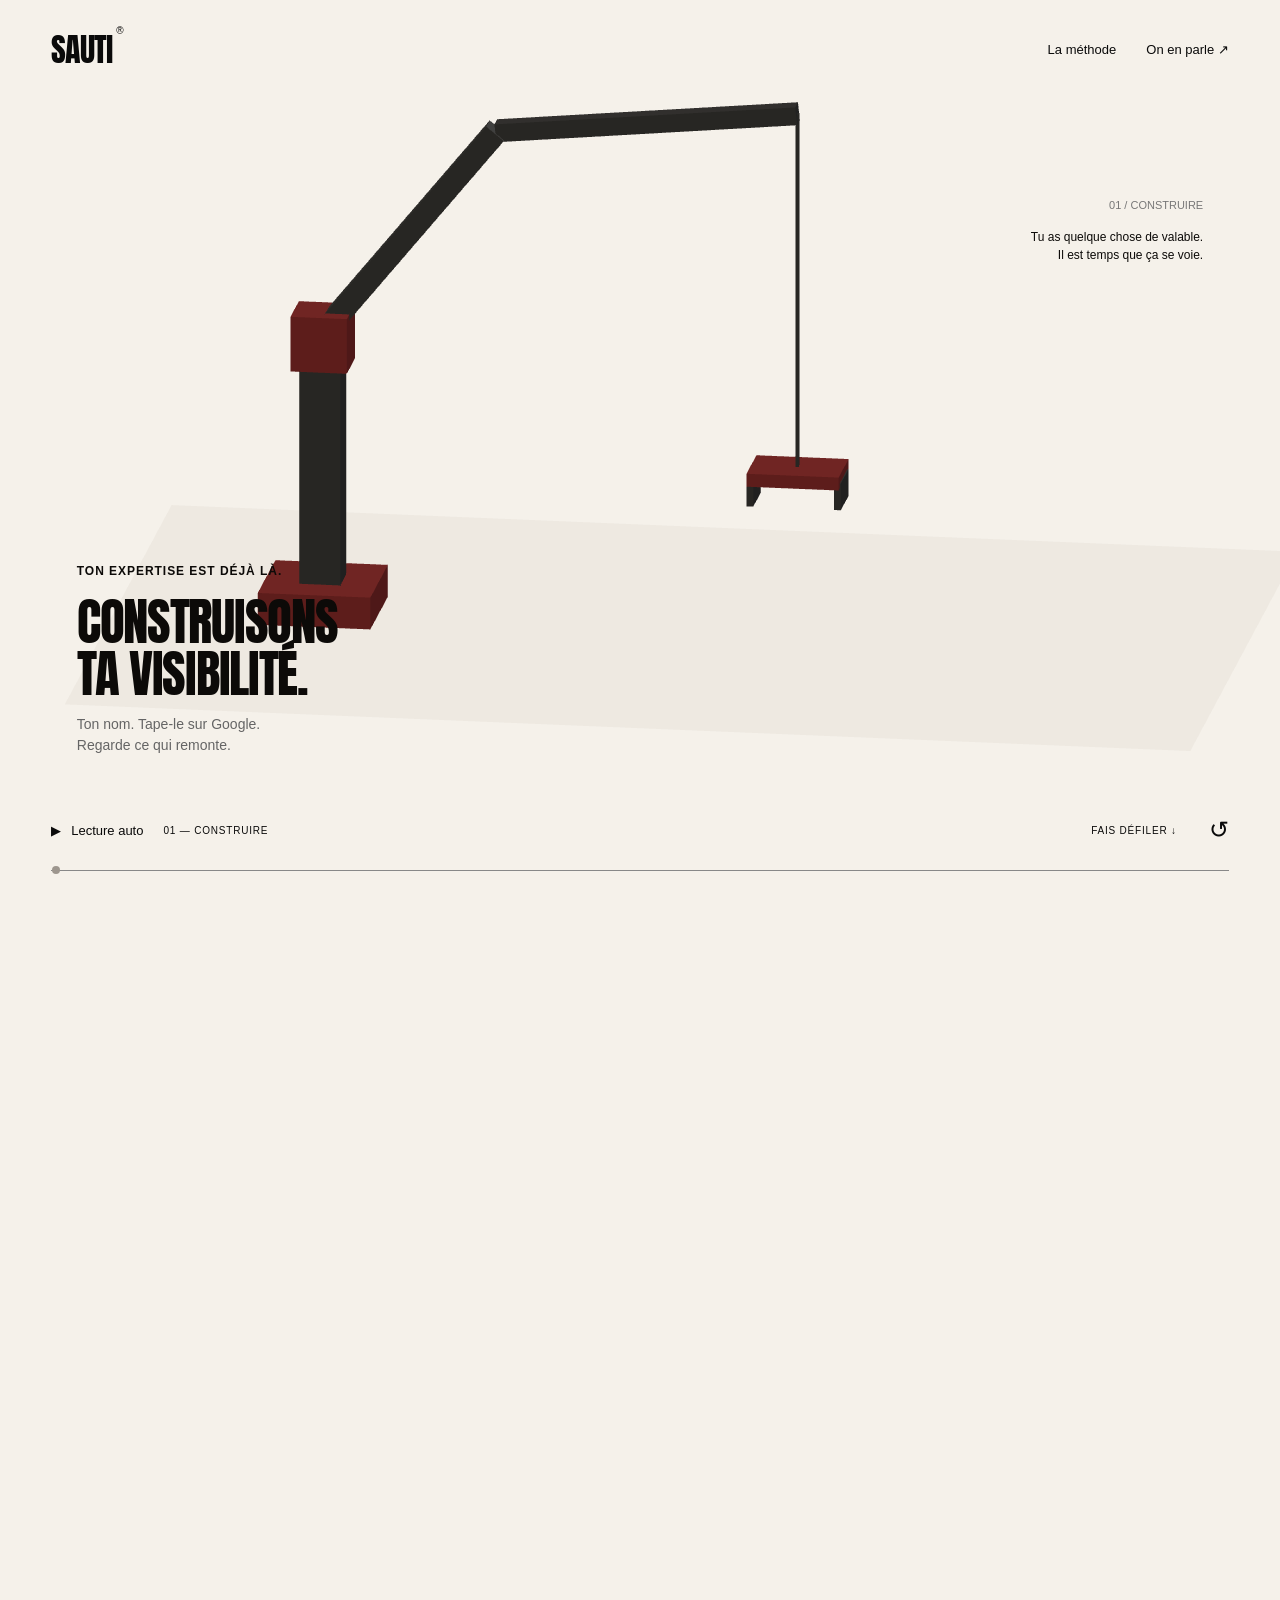
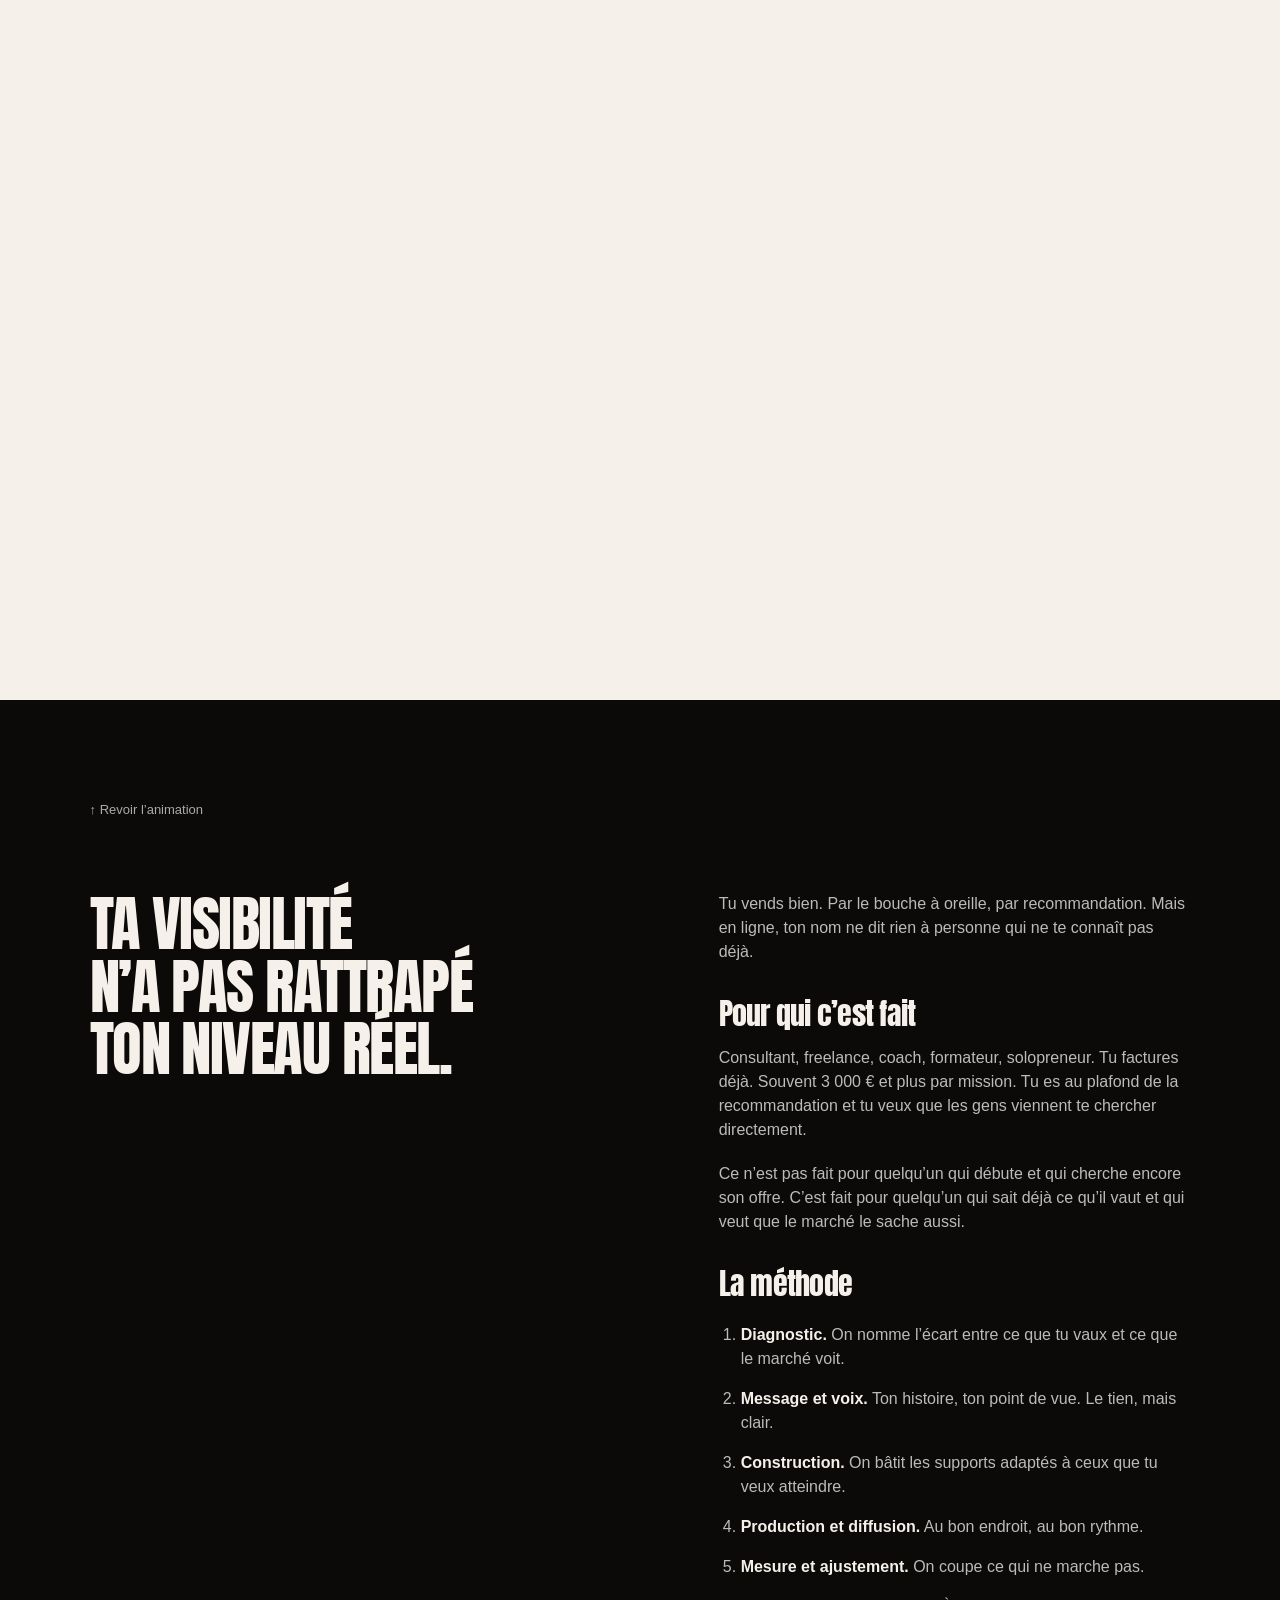
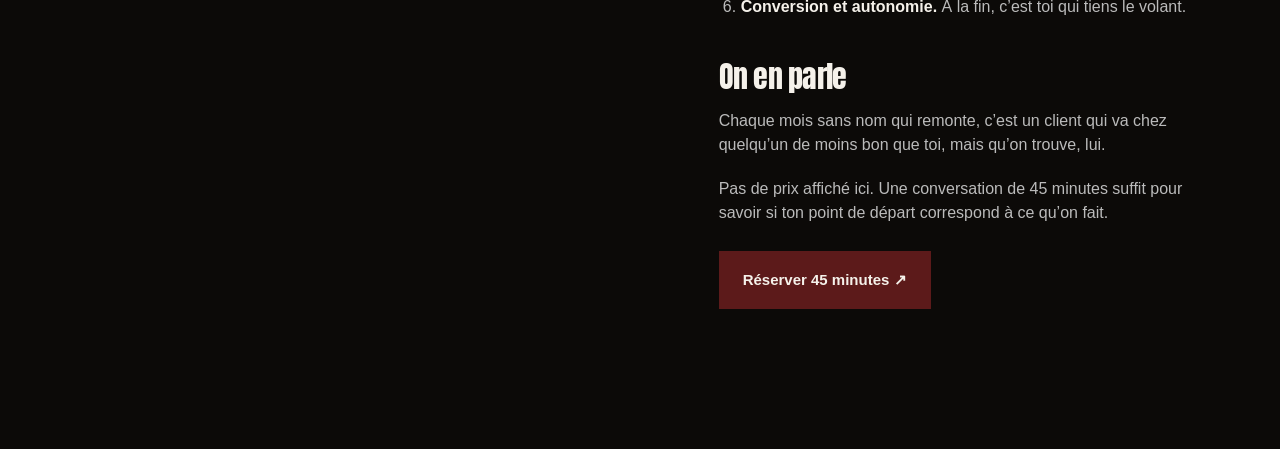
==== index.html @ 5a4ffeb2 "Add files via upload" ====
<!doctype html><html lang="fr"><head><meta charset="utf-8"><meta name="viewport" content="width=device-width,initial-scale=1"><title>SAUTI — Ta valeur en mouvement.</title><meta name="description" content="Du talent à la visibilité : découvre l'accompagnement SAUTI dans une expérience animée, du diagnostic à ton autonomie."><meta name="theme-color" content="#F5F1EA"><link rel="icon" type="image/svg+xml" href="data:image/svg+xml,%3Csvg xmlns='http://www.w3.org/2000/svg' viewBox='0 0 32 32'%3E%3Crect width='32' height='32' fill='%230a0a0a'/%3E%3Ctext x='7' y='25' fill='%23C9A15A' font-family='Arial' font-size='26' font-weight='900'%3ES%3C/text%3E%3C/svg%3E"><link rel="preload" href="anton.woff2" as="font" type="font/woff2" crossorigin><link rel="stylesheet" href="style.css"><script src="motion.js" type="module"></script></head><body>
<a class="skip" href="#texte">Lire la présentation sans animation</a>
<div id="film" aria-label="L'histoire SAUTI animée au défilement">
<div id="stage"><canvas id="world" aria-hidden="true"></canvas><div id="black-panel"></div><div class="marquee" id="marquee" aria-hidden="true">NOTRE MÉTHODE NOTRE MÉTHODE</div>
<section class="scene intro" data-scene="intro" aria-labelledby="intro-title"><div class="intro-caption"><span class="eyebrow">TON EXPERTISE EST DÉJÀ LÀ.</span><h1 id="intro-title">CONSTRUISONS<br>TA VISIBILITÉ.</h1><p>Ton nom. Tape-le sur Google.<br>Regarde ce qui remonte.</p></div><div class="intro-side"><span>01 / CONSTRUIRE</span><p>Tu as quelque chose de valable.<br>Il est temps que ça se voie.</p></div></section>
<section class="scene promise" data-scene="promise"><h2>TOUT CE DONT<br>TA VISIBILITÉ<br>A BESOIN.<br><span>AU MÊME ENDROIT.</span></h2><p>Du talent, tu en as.<br>Une présence à sa hauteur ?<br>C’est ce qu’on va construire.</p></section>
<section class="scene method" data-scene="method"><div class="method-intro"><span class="eyebrow">UNE MÉTHODE. PAS UNE RECETTE.</span><h2>JUSQU’À 6 MOIS.<br>SUR MESURE.</h2></div><div class="cards-window"><div id="method-track">
<article><span class="step-no">01</span><span class="line-icon">◎</span><h3>DIAGNOSTIC</h3><p>On nomme l’écart entre ce que tu vaux et ce que le marché voit. Cash, sans détour.</p></article>
<article><span class="step-no">02</span><span class="line-icon">≋</span><h3>MESSAGE<br>ET VOIX</h3><p>Ton histoire. Ton point de vue. Pas un ton emprunté. Le tien, mais clair.</p></article>
<article><span class="step-no">03</span><span class="line-icon">⊞</span><h3>CONSTRUCTION</h3><p>Les supports qui vont porter ton message, en fonction de qui tu veux atteindre.</p></article>
<article><span class="step-no">04</span><span class="line-icon">↗</span><h3>PRODUCTION<br>ET DIFFUSION</h3><p>On tourne, on écrit, on publie. Au bon endroit, au bon rythme.</p></article>
<article><span class="step-no">05</span><span class="line-icon">⌁</span><h3>MESURE ET<br>AJUSTEMENT</h3><p>On regarde ce qui marche. On coupe ce qui ne marche pas.</p></article>
<article><span class="step-no">06</span><span class="line-icon">⌘</span><h3>CONVERSION<br>ET AUTONOMIE</h3><p>Les messages arrivent. À la fin, c’est toi qui tiens le volant. Pas moi.</p></article>
</div></div></section>
<section class="scene route" data-scene="route"><h2><span>VISIBLE</span><br>À CHAQUE<br>ÉTAPE.</h2><div id="route-cards"><article><span>01 / LA CLARTÉ</span><h3>DIAGNOSTIC CASH,<br>SANS DÉTOUR.</h3><p>Nommer le décalage pour savoir où aller.</p></article><article><span>02 / LA SINGULARITÉ</span><h3>TA VOIX.<br>PAS UN TON EMPRUNTÉ.</h3><p>Ce que personne ne peut raconter à ta place.</p></article><article><span>03 / LA CONSTANCE</span><h3>DIFFUSER<br>AU BON RYTHME.</h3><p>Juste assez pour qu’on te reconnaisse.</p></article></div><p class="route-foot">Pas de raccourci.<br>Une direction, la tienne.</p></section>
<section class="scene distinction" data-scene="distinction"><div class="distinction-title"><span class="eyebrow">NE TE FONDS PLUS DANS LE DÉCOR.</span><h2>TA VALEUR.<br>ENFIN<br>VISIBLE.</h2></div><div class="values"><article><h3>DIAGNOSTIC CASH</h3><p>Sans détour, sans flatterie.</p></article><article><h3>TA VOIX</h3><p>Pas un ton emprunté.</p></article><article><h3>AUTONOMIE À LA FIN</h3><p>Pas de dépendance.</p></article><article><h3>AUCUNE RECETTE MAGIQUE</h3><p>Du sur-mesure.</p></article><article><h3>AJUSTEMENT CONTINU</h3><p>On coupe ce qui ne marche pas.</p></article></div></section>
<section class="scene flight" data-scene="flight"><span class="eyebrow">PLUS LOIN QUE LA RECOMMANDATION.</span><h2>ON VIENT<br>TE CHERCHER.</h2><p>Consultant. Freelance. Coach. Formateur. Solopreneur.<br>Tu sais ce que tu vaux. Maintenant, on le sait aussi.</p></section>
<section class="scene proof" data-scene="proof"><div><span class="eyebrow">JE CONNAIS CE DÉCALAGE.</span><h2>15 ANS À RENDRE<br>LES AUTRES<br><span>VISIBLES.</span></h2><div class="brands">NIKE <span>VANS</span> NBA AFRICA</div></div><div class="proof-copy"><p>« Le travail était bon.<br>Mais mon nom n’était<br>jamais dessus. »</p><p>J’ai passé 15 ans à créer de l’engouement pour d’autres marques que la mienne.</p><p>Ton client connaît le résultat que tu lui as apporté. Jamais le nom derrière. Voilà pourquoi je sais où ça bloque, chez toi aussi.</p></div></section>
<section class="scene finale" data-scene="finale"><span class="eyebrow">ET SI ON PARLAIT DE TOI ?</span><h2>FAIS SORTIR<br>TON NOM.</h2><p>45 minutes pour savoir où tu en es.<br>Et ce qu’on ferait à ta place.</p><button class="book" data-book>Réserver 45 minutes <span aria-hidden="true">↗</span></button><a href="#texte" class="read-more">Lire l’accompagnement en détail ↓</a></section>
</div></div>
<header id="header"><a href="#" class="logo" aria-label="SAUTI, recommencer">SAUTI<span>®</span></a><nav aria-label="Navigation"><button data-go="9.4">La méthode</button><button data-go="40.5">On en parle ↗</button></nav></header>
<div class="film-controls" id="controls"><div class="controls-top"><button id="play" aria-label="Lancer la lecture automatique">▶ <span>Lecture auto</span></button><span id="chapter-label">01 — CONSTRUIRE</span><span class="scroll-hint" id="scroll-hint">FAIS DÉFILER ↓</span><button id="restart" aria-label="Recommencer l’animation">↺</button></div><label class="sr-only" for="timeline">Position dans l’animation, en secondes</label><input id="timeline" type="range" min="0" max="42" step="0.01" value="0" aria-valuetext="Début : construire"></div>
<section class="text-page" id="texte"><a href="#" class="back-film">↑ Revoir l’animation</a><div class="text-grid"><h2>TA VISIBILITÉ<br>N’A PAS RATTRAPÉ<br>TON NIVEAU RÉEL.</h2><div><p>Tu vends bien. Par le bouche à oreille, par recommandation. Mais en ligne, ton nom ne dit rien à personne qui ne te connaît pas déjà.</p><h3>Pour qui c’est fait</h3><p>Consultant, freelance, coach, formateur, solopreneur. Tu factures déjà. Souvent 3 000 € et plus par mission. Tu es au plafond de la recommandation et tu veux que les gens viennent te chercher directement.</p><p>Ce n’est pas fait pour quelqu’un qui débute et qui cherche encore son offre. C’est fait pour quelqu’un qui sait déjà ce qu’il vaut et qui veut que le marché le sache aussi.</p><h3>La méthode</h3><ol><li><strong>Diagnostic.</strong> On nomme l’écart entre ce que tu vaux et ce que le marché voit.</li><li><strong>Message et voix.</strong> Ton histoire, ton point de vue. Le tien, mais clair.</li><li><strong>Construction.</strong> On bâtit les supports adaptés à ceux que tu veux atteindre.</li><li><strong>Production et diffusion.</strong> Au bon endroit, au bon rythme.</li><li><strong>Mesure et ajustement.</strong> On coupe ce qui ne marche pas.</li><li><strong>Conversion et autonomie.</strong> À la fin, c’est toi qui tiens le volant.</li></ol><h3>On en parle</h3><p>Chaque mois sans nom qui remonte, c’est un client qui va chez quelqu’un de moins bon que toi, mais qu’on trouve, lui.</p><p>Pas de prix affiché ici. Une conversation de 45 minutes suffit pour savoir si ton point de départ correspond à ce qu’on fait.</p><button class="book" data-book>Réserver 45 minutes ↗</button></div></div></section>
<dialog id="booking" aria-labelledby="booking-title"><button id="close-booking" aria-label="Fermer">×</button><span class="eyebrow">SAUTI · ON EN PARLE</span><h2 id="booking-title">PRENONS<br>45 MINUTES.</h2><p>La réservation en ligne sera bientôt disponible. Reviens ici pour choisir ton créneau.</p></dialog>
<noscript><style>#film,#header,#controls{display:none}.text-page{position:static}</style></noscript>
</body></html>
---- style.css ----
@font-face{font-family:Anton;src:url('anton.woff2') format('woff2');font-weight:400;font-display:swap}*{box-sizing:border-box}html{scroll-behavior:auto}body{margin:0;font-family:Arial,Helvetica,sans-serif;color:#0C0A08;background:#F5F1EA;font-size:16px}a{color:inherit;text-decoration:none}button{font:inherit;cursor:pointer}button,a,input{-webkit-tap-highlight-color:transparent}:focus-visible{outline:3px solid #5C1A1A;outline-offset:5px}h1,h2,h3,p{margin:0}h1,h2,h3{font-family:Anton,Impact,'Arial Narrow',sans-serif;font-weight:400;line-height:1.02;letter-spacing:-.025em}p{line-height:1.5}#film{height:1500vh;position:relative}#stage{position:sticky;top:0;height:100svh;width:100%;overflow:hidden;background:#F5F1EA;isolation:isolate}#world{position:absolute;inset:0;width:100%;height:100%;z-index:1}#black-panel{position:absolute;left:0;bottom:0;background:#0C0A08;width:100%;height:0;z-index:0}.marquee{position:absolute;top:9%;left:0;white-space:nowrap;font:clamp(100px,19vw,340px)/1 Anton,sans-serif;letter-spacing:-.04em;color:#ddd4c7;z-index:0;opacity:0;will-change:transform}#header{position:fixed;z-index:12;left:0;right:0;top:0;padding:25px 4%;display:flex;justify-content:space-between;align-items:center;pointer-events:none;color:#F5F1EA}.logo{font-family:Anton,sans-serif;font-size:32px;letter-spacing:-1px;pointer-events:auto}.logo span{font-family:Arial;font-size:10px;vertical-align:top;padding-left:4px}nav{display:flex;gap:30px}nav button{color:inherit;background:none;border:0;font-size:13px;padding:8px 0;pointer-events:auto}.scene{position:absolute;inset:0;z-index:3;opacity:0;visibility:hidden;pointer-events:none}.scene.active{visibility:visible}.scene button,.scene a{pointer-events:auto}.eyebrow{display:block;font-size:12px;letter-spacing:.08em;font-weight:700;line-height:1.6}.intro-caption{position:absolute;left:6%;bottom:16%}.intro h1{font-size:clamp(32px,4vw,72px);margin:14px 0}.intro-caption p{font-size:14px;color:#656565}.intro-side{position:absolute;right:6%;top:22%;font-size:12px;text-align:right}.intro-side>span{font-size:11px;color:#777}.intro-side p{margin-top:16px}.promise{color:#F5F1EA;display:flex;align-items:center;justify-content:space-between;padding:32vh 8% 8vh;gap:60px}.promise h2{font-size:clamp(40px,5.8vw,95px)}.promise h2 span{color:#828282}.promise>p{max-width:290px;font-size:17px}.method{color:#F5F1EA;padding-top:40vh}.method-intro{position:absolute;left:6%;top:37%;z-index:2}.method-intro h2{font-size:clamp(30px,3.6vw,54px);margin-top:13px}.method-intro .eyebrow{font-size:10px;color:#999}.cards-window{position:absolute;left:6%;right:0;top:56%;height:33%;overflow:hidden}.cards-window:after{content:'';position:absolute;right:0;top:0;height:100%;width:4%;background:#0C0A08}#method-track{display:flex;gap:5vw;will-change:transform;width:max-content}#method-track article{width:24vw;min-width:240px;position:relative;padding:0 0 0 0}#method-track .step-no{position:absolute;top:0;right:10px;font-size:11px;color:#777}.line-icon{display:block;font:36px/1 Arial,sans-serif;margin-bottom:17px;color:#ccc}#method-track h3{font-size:clamp(23px,2.4vw,40px);margin-bottom:12px}#method-track p{font-size:14px;color:#aaa;max-width:300px}.route{color:#0C0A08}.route h2{position:absolute;left:7%;top:29%;font-size:clamp(40px,5.6vw,88px)}.route h2>span{color:#909090}.route-foot{position:absolute;left:7%;bottom:20%;font-size:13px;color:#686868}#route-cards{position:absolute;top:23%;left:70%;width:25%;will-change:transform}#route-cards article{height:48vh;padding-bottom:25px}#route-cards article>span{font-size:10px;color:#777;letter-spacing:.06em}#route-cards h3{font-size:clamp(23px,2.5vw,42px);margin:20px 0 14px}#route-cards p{font-size:14px;max-width:260px}.distinction{color:#F5F1EA}.distinction-title{position:absolute;left:7%;top:23%;will-change:transform}.distinction h2{font-size:clamp(70px,9vw,150px);margin-top:20px;line-height:.98}.values{position:absolute;left:64%;right:7%;top:25%;display:grid;grid-template-columns:1fr 1fr;gap:38px 30px}.values h3{font-size:23px;line-height:1.15}.values p{font-size:13px;margin-top:10px;color:#e0cbb9}.values article:last-child{grid-column:span 2}.flight{padding:20vh 7%}.flight h2{font-size:clamp(65px,9vw,145px);margin-top:20px}.flight>p{position:absolute;left:7%;bottom:18%;font-size:14px}.proof{padding:23vh 7% 16vh;display:grid;grid-template-columns:1.15fr 1fr;gap:12%;align-items:start}.proof h2{font-size:clamp(44px,5.8vw,95px);margin-top:22px}.proof h2>span{color:#9b9b9b}.brands{font-size:16px;display:flex;gap:30px;margin-top:35px;font-weight:800}.proof-copy{max-width:430px;padding-top:45px}.proof-copy p:first-child{font-size:26px;line-height:1.3;font-weight:bold;margin-bottom:28px}.proof-copy p+p{font-size:15px;color:#666;margin-top:20px}.finale{color:#F5F1EA;display:flex;align-items:center;justify-content:center;flex-direction:column;text-align:center;padding:95px 6%}.finale h2{font-size:clamp(70px,11vw,170px);line-height:.98;margin:22px 0}.finale>p{font-size:16px;color:#aaa}.book{background:#F5F1EA;color:#0C0A08;border:0;padding:19px 24px;display:inline-flex;align-items:center;justify-content:space-between;gap:45px;min-height:58px;font-weight:bold;font-size:15px;margin-top:26px;transition:background .2s}.book:hover{background:#C9A15A}.book span{font-size:22px}.read-more{font-size:12px;color:#999;margin-top:22px}.film-controls{position:fixed;z-index:15;left:4%;right:4%;bottom:22px;color:#F5F1EA}.controls-top{display:flex;align-items:center;justify-content:space-between;margin-bottom:10px;gap:20px}.controls-top button{background:none;color:inherit;border:0;padding:8px 0;min-height:35px;font-size:13px;display:flex;align-items:center;gap:10px}.controls-top>span{font-size:10px;letter-spacing:.08em}.controls-top #restart{font-size:24px;margin-left:12px}.controls-top .scroll-hint{margin-left:auto}#timeline{display:block;width:100%;margin:0;height:16px;cursor:pointer;appearance:none;background:transparent}#timeline::-webkit-slider-runnable-track{height:1px;background:#888}#timeline::-moz-range-track{height:1px;background:#888}#timeline::-webkit-slider-thumb{appearance:none;width:8px;height:8px;border-radius:50%;background:currentColor;margin-top:-3.5px}#timeline::-moz-range-thumb{width:8px;height:8px;border:0;border-radius:50%;background:currentColor}.text-page{position:relative;background:#0C0A08;color:#F5F1EA;padding:100px 7% 140px;z-index:10}.back-film{font-size:13px;color:#aaa;display:inline-block;margin-bottom:75px}.text-grid{display:grid;grid-template-columns:1.1fr 1fr;gap:10%}.text-grid h2{font-size:clamp(40px,4.8vw,78px)}.text-grid h3{font-size:30px;margin:35px 0 16px}.text-grid p{color:#bbb}.text-grid p+p{margin-top:20px}.text-grid ol{padding-left:22px;color:#bbb}.text-grid li{padding:8px 0;line-height:1.5}.text-grid strong{color:#F5F1EA}.skip{position:fixed;top:-200px;left:25px;background:#C9A15A;color:black;padding:12px;z-index:100}.skip:focus{top:20px}.sr-only{position:absolute;width:1px;height:1px;overflow:hidden;clip:rect(0,0,0,0);white-space:nowrap}dialog{max-width:480px;width:calc(100% - 40px);padding:45px;border:0}dialog::backdrop{background:#000b}dialog h2{font-size:60px;margin:25px 0}dialog p{color:#666}#close-booking{position:absolute;top:10px;right:15px;background:none;border:0;font-size:30px}.render-fallback{position:absolute;left:6%;top:12%;font-size:13px;z-index:8;background:#F5F1EA;color:black;max-width:85%;padding:15px}.reading #controls,.reading #header{opacity:0;pointer-events:none}.reading #controls button,.reading #header a,.reading #header button{pointer-events:none}
@media(max-width:700px){#header{padding:20px 6%}.logo{font-size:27px}nav{gap:20px}nav button{font-size:12px}#film{height:1800vh}.intro-caption{left:7%;bottom:16%}.intro h1{font-size:10vw}.intro-caption p{font-size:13px}.intro-caption .eyebrow{font-size:10px}.intro-side{top:16%;right:7%}.intro-side p{font-size:11px}.intro-side>span{font-size:9px}.promise{padding:38vh 7% 16vh;display:block}.promise h2{font-size:10.5vw}.promise>p{font-size:13px;margin-top:20px;line-height:1.4}.method-intro{top:35%;left:7%}.method-intro h2{font-size:8vw;margin-top:10px}.method-intro .eyebrow{font-size:9px}.cards-window{top:55%;left:7%;height:32%}#method-track{gap:10vw}#method-track article{width:72vw;min-width:0}.line-icon{font-size:29px;margin-bottom:13px}#method-track h3{font-size:7vw}#method-track p{font-size:13px;max-width:85%}.marquee{top:13%;font-size:30vw}.route h2{left:6%;top:20%;font-size:9vw}.route-foot{left:6%;bottom:20%;font-size:11px;width:38%}#route-cards{left:66%;width:29%;top:34%}#route-cards article{height:50vh}#route-cards h3{font-size:5vw;line-height:1.13;margin:12px 0}#route-cards article>span{font-size:8px}#route-cards p{font-size:11px}.distinction-title{top:18%;left:7%}.distinction h2{font-size:17vw}.distinction-title .eyebrow{font-size:9px}.values{top:42%;left:7%;right:7%;gap:23px 25px}.values h3{font-size:18px}.values p{font-size:11px;margin-top:5px}.flight{padding:20vh 7%}.flight h2{font-size:14vw}.flight .eyebrow{font-size:9px}.flight>p{right:7%;bottom:18%;font-size:12px}.proof{padding:17vh 7% 15vh;display:block}.proof h2{font-size:11vw;margin-top:17px}.proof .eyebrow{font-size:10px}.brands{font-size:12px;gap:22px;margin-top:20px}.proof-copy{padding-top:25px;max-width:none}.proof-copy p:first-child{font-size:19px;line-height:1.25;margin-bottom:15px}.proof-copy p+p{font-size:12px;margin-top:12px}.finale h2{font-size:18vw;margin:25px 0}.finale .eyebrow{font-size:10px}.finale>p{font-size:14px}.book{font-size:14px;gap:35px;padding:17px 21px}.read-more{font-size:11px}.film-controls{left:6%;right:6%;bottom:16px}.controls-top{gap:12px}.controls-top button{font-size:11px}.controls-top>span{font-size:8px}.controls-top #chapter-label{margin-left:auto}.controls-top .scroll-hint{display:none}.text-page{padding:70px 7%}.text-grid{grid-template-columns:1fr;gap:40px}.text-grid h2{font-size:11vw}.text-grid p,.text-grid li{font-size:15px}.back-film{margin-bottom:45px}dialog{padding:30px}dialog h2{font-size:50px}}@media(max-height:650px) and (min-width:701px){.intro-caption{bottom:19%}.intro h1{font-size:3.4vw}.intro-caption p{font-size:12px}.method-intro{top:36%}.method-intro h2{font-size:30px}.cards-window{top:55%;height:31%}#method-track h3{font-size:24px}#method-track p{font-size:12px}.line-icon{font-size:24px;margin-bottom:10px}.finale h2{font-size:15vh}.finale .book{margin-top:15px}.finale>p{font-size:13px}.proof-copy p:first-child{font-size:22px}.proof-copy p+p{font-size:13px}}@media(prefers-reduced-motion:reduce){*{scroll-behavior:auto!important;transition:none!important}}

/* The visitor approaches and greets while the headline holds its place. */
.flight h2{font-size:clamp(58px,7.8vw,125px);max-width:58%;position:relative;z-index:2}.flight>.eyebrow{color:#5C1A1A}.flight>p{max-width:53%;color:#51463f}.book:hover{background:#C9A15A}.promise h2 span{color:#C9A15A}.method-intro .eyebrow{color:#C9A15A}.step-no{color:#C9A15A!important}.values p{color:#ddc8b6}.text-page .book{background:#5C1A1A;color:#F5F1EA}.route h2>span{color:#5C1A1A}.finale .eyebrow{color:#C9A15A}
@media(max-width:700px){.flight{padding-top:16vh}.flight h2{font-size:13vw;max-width:100%}.flight>p{max-width:100%;bottom:17%;font-size:12px}.intro-side{top:14%}.intro-side p{max-width:175px}}
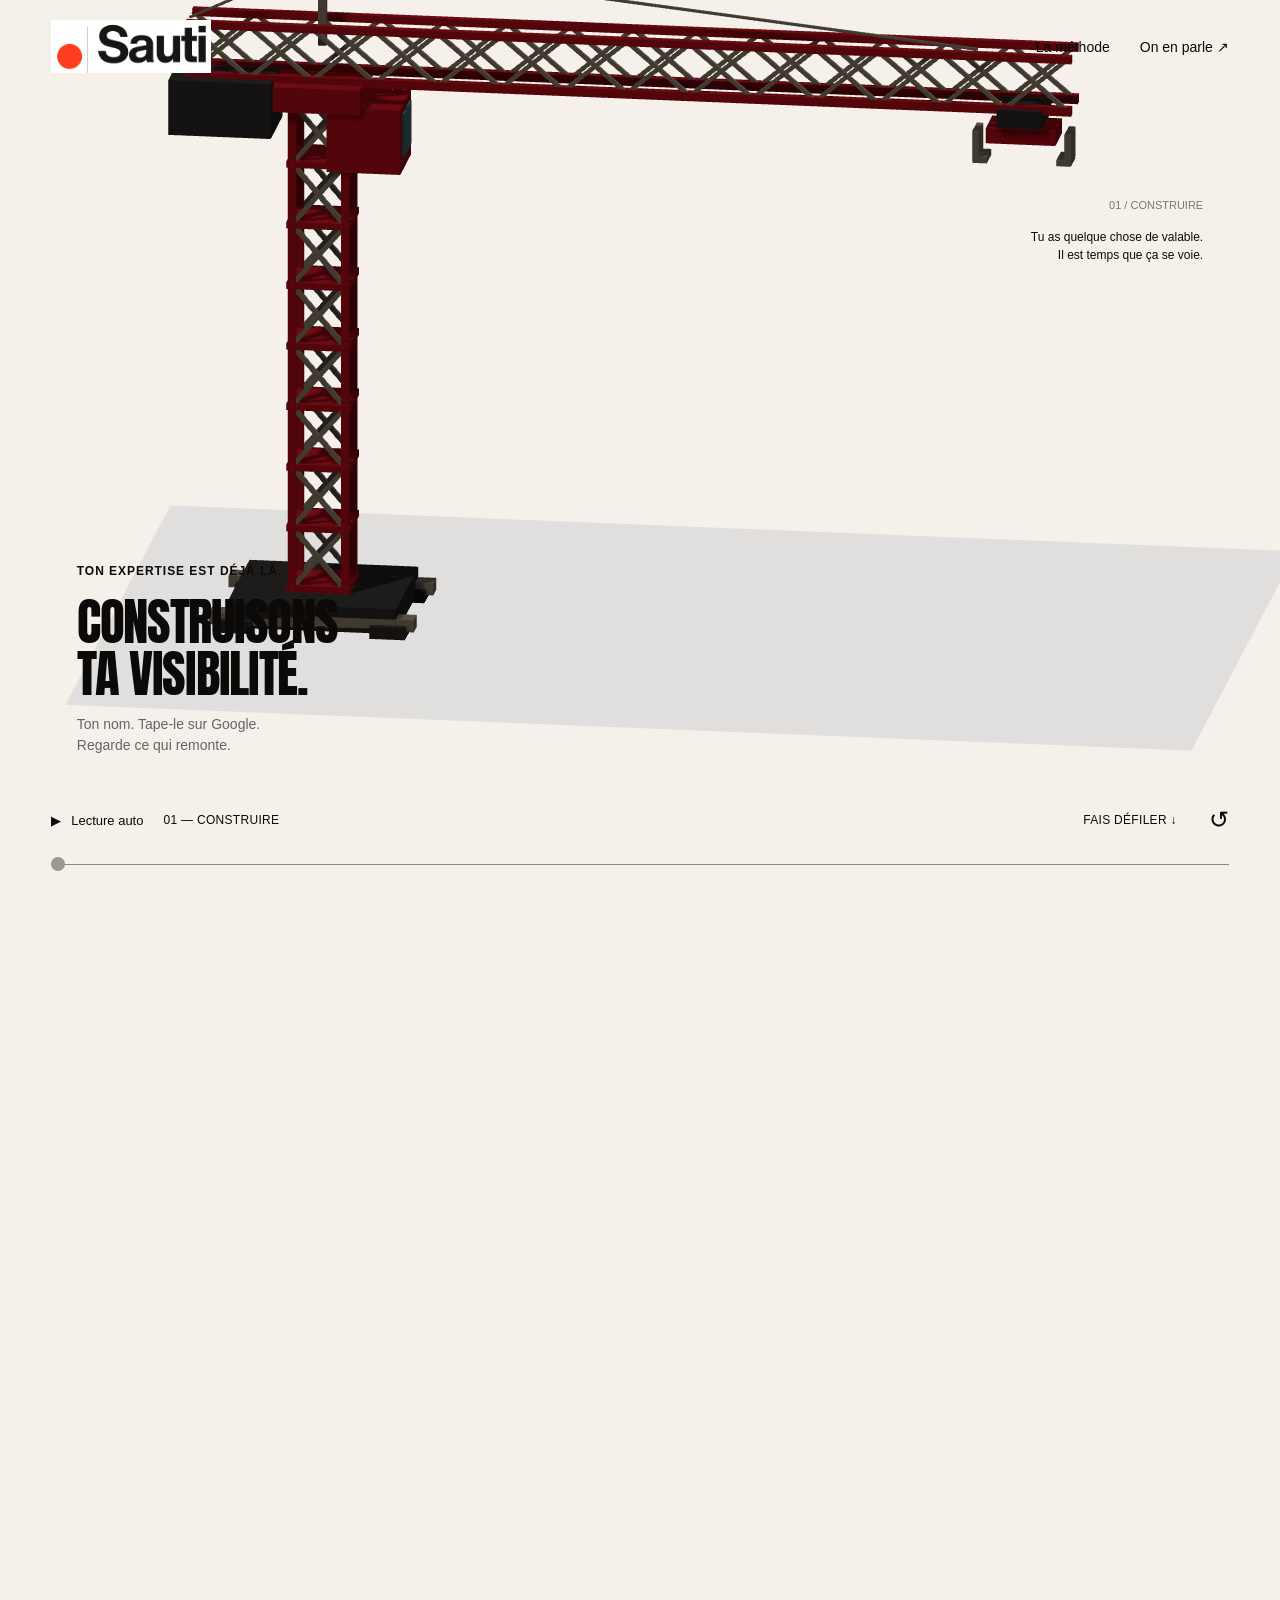
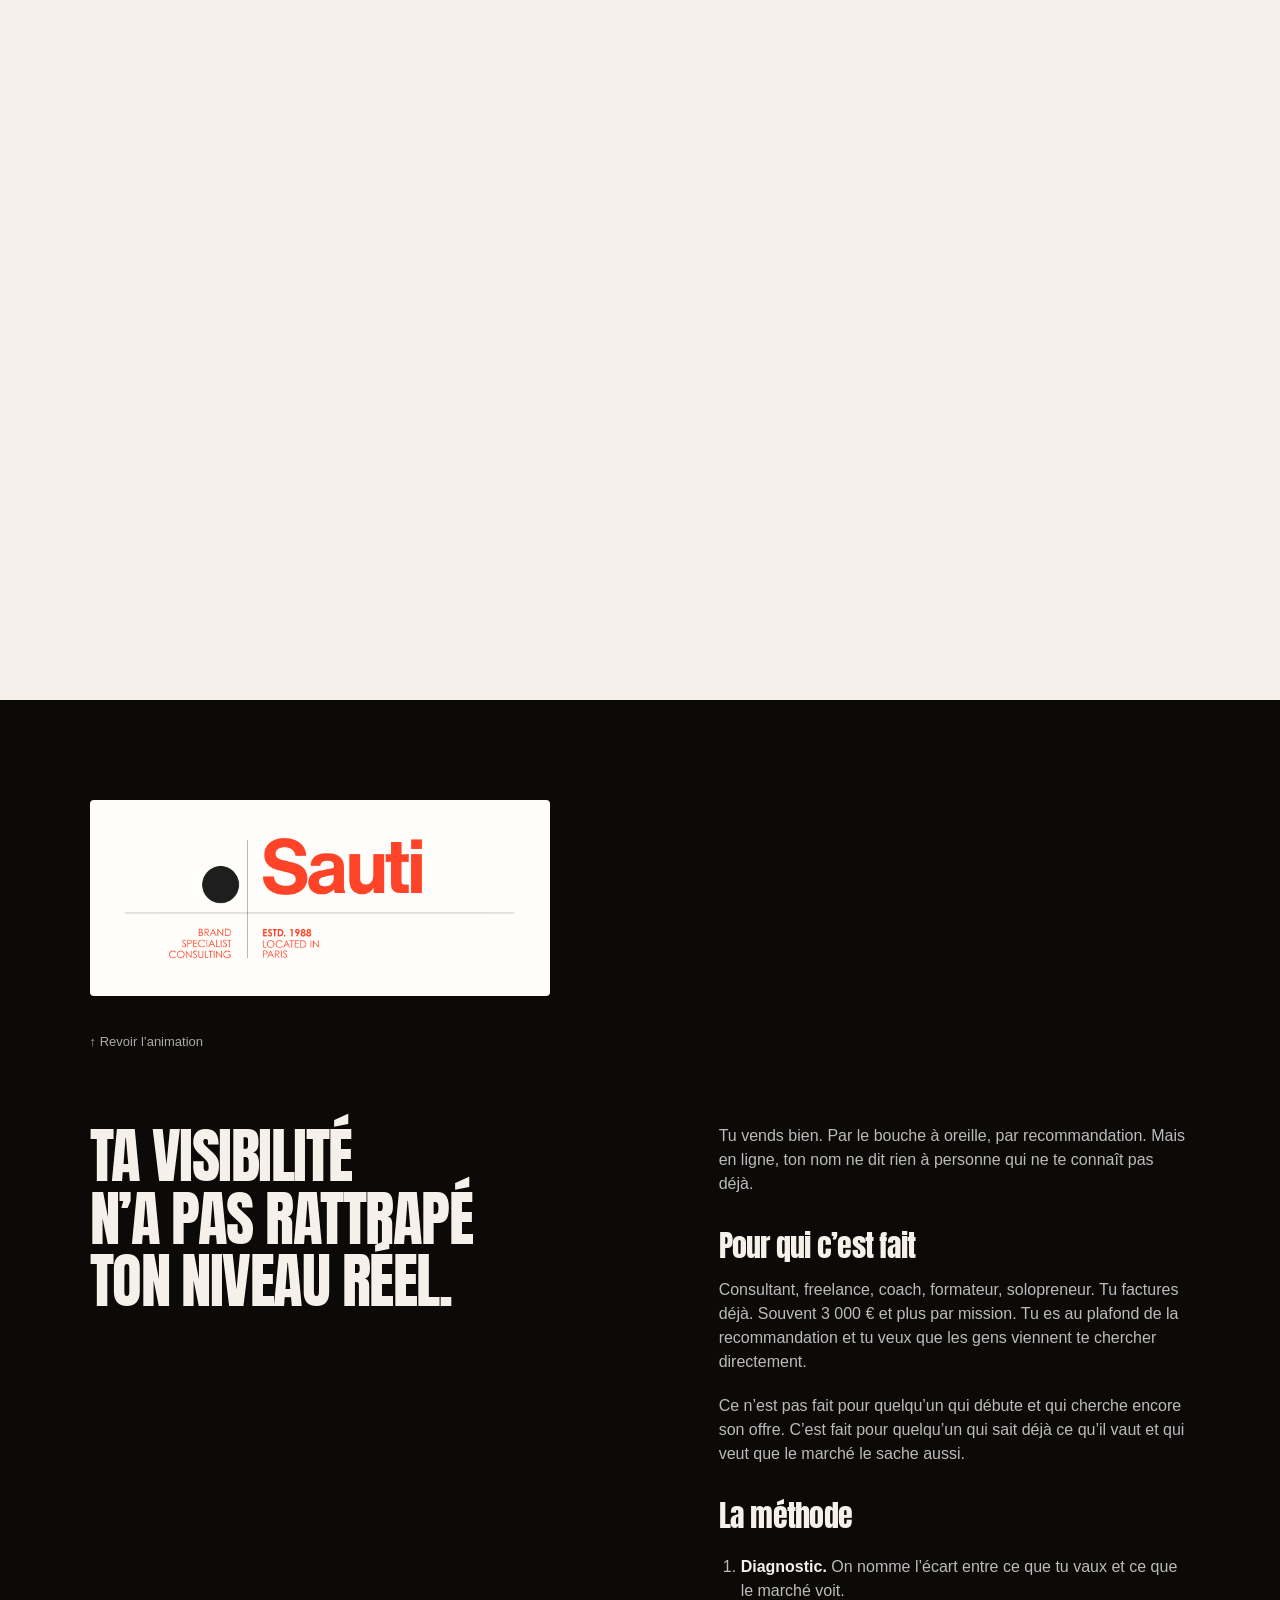
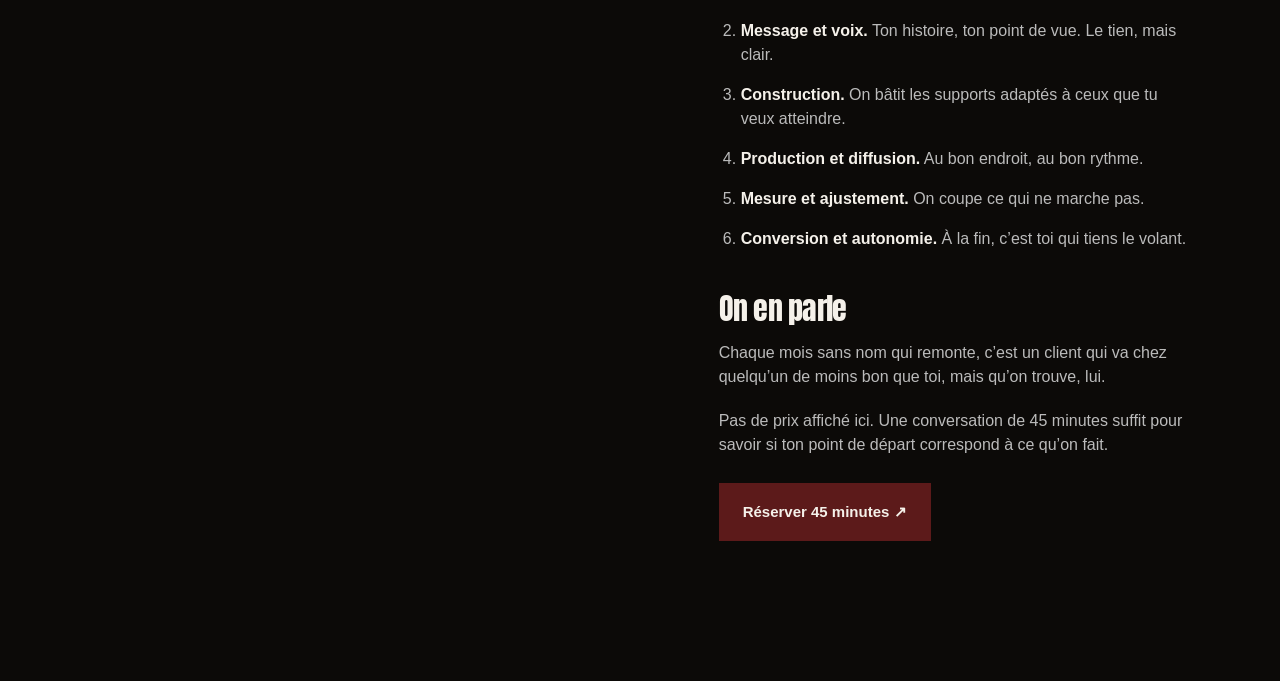
==== commit 414e02bb: "Add files via upload" ====
--- a/index.html
+++ b/index.html
@@ -18,9 +18,9 @@
 <section class="scene proof" data-scene="proof"><div><span class="eyebrow">JE CONNAIS CE DÉCALAGE.</span><h2>15 ANS À RENDRE<br>LES AUTRES<br><span>VISIBLES.</span></h2><div class="brands">NIKE <span>VANS</span> NBA AFRICA</div></div><div class="proof-copy"><p>« Le travail était bon.<br>Mais mon nom n’était<br>jamais dessus. »</p><p>J’ai passé 15 ans à créer de l’engouement pour d’autres marques que la mienne.</p><p>Ton client connaît le résultat que tu lui as apporté. Jamais le nom derrière. Voilà pourquoi je sais où ça bloque, chez toi aussi.</p></div></section>
 <section class="scene finale" data-scene="finale"><span class="eyebrow">ET SI ON PARLAIT DE TOI ?</span><h2>FAIS SORTIR<br>TON NOM.</h2><p>45 minutes pour savoir où tu en es.<br>Et ce qu’on ferait à ta place.</p><button class="book" data-book>Réserver 45 minutes <span aria-hidden="true">↗</span></button><a href="#texte" class="read-more">Lire l’accompagnement en détail ↓</a></section>
 </div></div>
-<header id="header"><a href="#" class="logo" aria-label="SAUTI, recommencer">SAUTI<span>®</span></a><nav aria-label="Navigation"><button data-go="9.4">La méthode</button><button data-go="40.5">On en parle ↗</button></nav></header>
+<header id="header"><a href="#" class="logo" aria-label="SAUTI, recommencer"><span class="logo-art"><img class="logo-light" src="sauti-clair.png" alt="SAUTI"><img class="logo-dark" src="sauti-sombre.png" alt="" aria-hidden="true"></span></a><nav aria-label="Navigation"><button data-go="9.4">La méthode</button><button data-go="40.5">On en parle ↗</button></nav></header>
 <div class="film-controls" id="controls"><div class="controls-top"><button id="play" aria-label="Lancer la lecture automatique">▶ <span>Lecture auto</span></button><span id="chapter-label">01 — CONSTRUIRE</span><span class="scroll-hint" id="scroll-hint">FAIS DÉFILER ↓</span><button id="restart" aria-label="Recommencer l’animation">↺</button></div><label class="sr-only" for="timeline">Position dans l’animation, en secondes</label><input id="timeline" type="range" min="0" max="42" step="0.01" value="0" aria-valuetext="Début : construire"></div>
-<section class="text-page" id="texte"><a href="#" class="back-film">↑ Revoir l’animation</a><div class="text-grid"><h2>TA VISIBILITÉ<br>N’A PAS RATTRAPÉ<br>TON NIVEAU RÉEL.</h2><div><p>Tu vends bien. Par le bouche à oreille, par recommandation. Mais en ligne, ton nom ne dit rien à personne qui ne te connaît pas déjà.</p><h3>Pour qui c’est fait</h3><p>Consultant, freelance, coach, formateur, solopreneur. Tu factures déjà. Souvent 3 000 € et plus par mission. Tu es au plafond de la recommandation et tu veux que les gens viennent te chercher directement.</p><p>Ce n’est pas fait pour quelqu’un qui débute et qui cherche encore son offre. C’est fait pour quelqu’un qui sait déjà ce qu’il vaut et qui veut que le marché le sache aussi.</p><h3>La méthode</h3><ol><li><strong>Diagnostic.</strong> On nomme l’écart entre ce que tu vaux et ce que le marché voit.</li><li><strong>Message et voix.</strong> Ton histoire, ton point de vue. Le tien, mais clair.</li><li><strong>Construction.</strong> On bâtit les supports adaptés à ceux que tu veux atteindre.</li><li><strong>Production et diffusion.</strong> Au bon endroit, au bon rythme.</li><li><strong>Mesure et ajustement.</strong> On coupe ce qui ne marche pas.</li><li><strong>Conversion et autonomie.</strong> À la fin, c’est toi qui tiens le volant.</li></ol><h3>On en parle</h3><p>Chaque mois sans nom qui remonte, c’est un client qui va chez quelqu’un de moins bon que toi, mais qu’on trouve, lui.</p><p>Pas de prix affiché ici. Une conversation de 45 minutes suffit pour savoir si ton point de départ correspond à ce qu’on fait.</p><button class="book" data-book>Réserver 45 minutes ↗</button></div></div></section>
-<dialog id="booking" aria-labelledby="booking-title"><button id="close-booking" aria-label="Fermer">×</button><span class="eyebrow">SAUTI · ON EN PARLE</span><h2 id="booking-title">PRENONS<br>45 MINUTES.</h2><p>La réservation en ligne sera bientôt disponible. Reviens ici pour choisir ton créneau.</p></dialog>
+<section class="text-page" id="texte"><div class="brand-signature"><div class="brand-art"><img src="sauti-signature.png" alt="SAUTI — Brand Specialist Consulting, Paris" loading="lazy"></div></div><a href="#" class="back-film">↑ Revoir l’animation</a><div class="text-grid"><h2>TA VISIBILITÉ<br>N’A PAS RATTRAPÉ<br>TON NIVEAU RÉEL.</h2><div><p>Tu vends bien. Par le bouche à oreille, par recommandation. Mais en ligne, ton nom ne dit rien à personne qui ne te connaît pas déjà.</p><h3>Pour qui c’est fait</h3><p>Consultant, freelance, coach, formateur, solopreneur. Tu factures déjà. Souvent 3 000 € et plus par mission. Tu es au plafond de la recommandation et tu veux que les gens viennent te chercher directement.</p><p>Ce n’est pas fait pour quelqu’un qui débute et qui cherche encore son offre. C’est fait pour quelqu’un qui sait déjà ce qu’il vaut et qui veut que le marché le sache aussi.</p><h3>La méthode</h3><ol><li><strong>Diagnostic.</strong> On nomme l’écart entre ce que tu vaux et ce que le marché voit.</li><li><strong>Message et voix.</strong> Ton histoire, ton point de vue. Le tien, mais clair.</li><li><strong>Construction.</strong> On bâtit les supports adaptés à ceux que tu veux atteindre.</li><li><strong>Production et diffusion.</strong> Au bon endroit, au bon rythme.</li><li><strong>Mesure et ajustement.</strong> On coupe ce qui ne marche pas.</li><li><strong>Conversion et autonomie.</strong> À la fin, c’est toi qui tiens le volant.</li></ol><h3>On en parle</h3><p>Chaque mois sans nom qui remonte, c’est un client qui va chez quelqu’un de moins bon que toi, mais qu’on trouve, lui.</p><p>Pas de prix affiché ici. Une conversation de 45 minutes suffit pour savoir si ton point de départ correspond à ce qu’on fait.</p><button class="book" data-book>Réserver 45 minutes ↗</button></div></div></section>
+<dialog id="booking" aria-labelledby="booking-title"><div class="brand-signature brand-orange"><div class="brand-art"><img src="sauti-orange.png" alt="SAUTI" loading="lazy"></div></div><button id="close-booking" aria-label="Fermer">×</button><span class="eyebrow">SAUTI · ON EN PARLE</span><h2 id="booking-title">PRENONS<br>45 MINUTES.</h2><p>La réservation en ligne sera bientôt disponible. Reviens ici pour choisir ton créneau.</p></dialog>
 <noscript><style>#film,#header,#controls{display:none}.text-page{position:static}</style></noscript>
 </body></html>
--- a/style.css
+++ b/style.css
@@ -4,3 +4,56 @@
 /* The visitor approaches and greets while the headline holds its place. */
 .flight h2{font-size:clamp(58px,7.8vw,125px);max-width:58%;position:relative;z-index:2}.flight>.eyebrow{color:#5C1A1A}.flight>p{max-width:53%;color:#51463f}.book:hover{background:#C9A15A}.promise h2 span{color:#C9A15A}.method-intro .eyebrow{color:#C9A15A}.step-no{color:#C9A15A!important}.values p{color:#ddc8b6}.text-page .book{background:#5C1A1A;color:#F5F1EA}.route h2>span{color:#5C1A1A}.finale .eyebrow{color:#C9A15A}
 @media(max-width:700px){.flight{padding-top:16vh}.flight h2{font-size:13vw;max-width:100%}.flight>p{max-width:100%;bottom:17%;font-size:12px}.intro-side{top:14%}.intro-side p{max-width:175px}}
+
+/* Readable scene composition, including mobile browser bars and safe areas. */
+#header{padding-top:max(20px,env(safe-area-inset-top))}nav button{min-height:44px;font-size:14px}
+#stage{--scene-bottom:100px}.scene{overflow-wrap:break-word}
+.film-controls{bottom:max(16px,env(safe-area-inset-bottom));padding:8px 0}.controls-top button{min-height:44px}.controls-top>span{font-size:12px;letter-spacing:.025em}
+#timeline{height:24px}#timeline::-webkit-slider-thumb{width:14px;height:14px;margin-top:-6.5px}#timeline::-moz-range-thumb{width:14px;height:14px}
+#method-track p,.values p,#route-cards p{font-size:16px;line-height:1.45}.eyebrow{font-size:12px}
+@media(max-width:700px){
+ #stage{height:100svh}.scene{inset:0 0 var(--scene-bottom)}
+ #header{padding-left:6%;padding-right:6%}.logo{font-size:27px}nav{gap:16px}nav button{font-size:13px}
+ .film-controls{left:6%;right:6%;background:transparent}.controls-top{gap:8px;margin-bottom:0}.controls-top button{font-size:12px}.controls-top>span{font-size:10px;max-width:48%;text-align:right;line-height:1.3}.controls-top #restart{margin-left:0;min-width:32px}
+ .intro-caption{left:7%;right:7%;bottom:5%}.intro h1{font-size:clamp(32px,9.5vw,52px);line-height:1.05;margin:12px 0}.intro-caption p{font-size:16px}.intro-caption .eyebrow{font-size:12px}.intro-side{top:90px;right:7%}.intro-side>span{font-size:12px}.intro-side p{font-size:13px;line-height:1.4;max-width:205px}
+ .promise{padding:38svh 7% 12px;display:block}.promise h2{font-size:clamp(30px,9vw,48px);line-height:1.04}.promise>p{font-size:16px;margin-top:18px;max-width:100%}
+ .method-intro{top:39%;left:7%;right:7%}.method-intro h2{font-size:clamp(27px,7.7vw,40px);margin-top:8px}.method-intro .eyebrow{font-size:12px}
+ .cards-window{left:7%;right:7%;top:60%;height:40%;overflow:hidden}.cards-window:after{display:none}#method-track{gap:8vw}#method-track article{width:86vw;min-width:86vw;padding-right:8px}.line-icon{font-size:25px;margin-bottom:8px}#method-track h3{font-size:clamp(23px,6.5vw,32px);margin-bottom:8px}#method-track p{max-width:100%;font-size:16px;line-height:1.4}.step-no{font-size:12px!important}
+ .route h2{top:105px;left:7%;font-size:clamp(32px,9vw,48px);line-height:1.04}.route-foot{left:7%;bottom:7%;width:86%;font-size:14px}
+ #route-cards{left:7%;right:7%;width:auto;top:54%;height:33%}#route-cards article{position:absolute;inset:0;height:auto;padding:16px 18px;background:#f5f1eaf5;border-left:2px solid #C9A15A;transition:opacity .2s}#route-cards article>span{font-size:12px}#route-cards h3{font-size:clamp(22px,6vw,30px);line-height:1.12;margin:8px 0}#route-cards p{font-size:16px;max-width:100%}
+ .distinction-title{top:96px;left:7%;right:7%}.distinction-title .eyebrow{font-size:12px}.distinction h2{font-size:clamp(43px,12.5vw,68px);margin-top:12px}.values{top:48%;left:7%;right:7%;gap:16px 18px;padding:14px 0;background:linear-gradient(90deg,#5c1a1aeb,#5c1a1ad9)}.values h3{font-size:clamp(17px,4.6vw,23px);line-height:1.15}.values p{font-size:14px;line-height:1.35;margin-top:5px}
+ .flight{padding:100px 7% 0}.flight .eyebrow{font-size:12px}.flight h2{font-size:clamp(40px,12vw,65px);max-width:100%;margin-top:14px}.flight>p{left:7%;right:7%;bottom:6%;font-size:16px;line-height:1.45;max-width:100%;background:#f5f1eae6;padding:10px 0}
+ .proof{padding:94px 7% 12px;display:block;overflow-y:auto}.proof .eyebrow{font-size:12px}.proof h2{font-size:clamp(32px,9.5vw,52px);margin-top:12px}.brands{font-size:14px;gap:20px;margin-top:16px;flex-wrap:wrap}.proof-copy{padding-top:20px}.proof-copy p:first-child{font-size:21px;line-height:1.25;margin-bottom:14px}.proof-copy p+p{font-size:16px;line-height:1.45;margin-top:12px}
+ .finale{padding:88px 7% 15px}.finale h2{font-size:clamp(45px,15vw,78px);margin:20px 0}.finale .eyebrow{font-size:12px}.finale>p{font-size:16px}.book{font-size:15px;gap:22px;max-width:100%}.read-more{font-size:14px;line-height:1.4}.text-grid p,.text-grid li{font-size:16px}
+}
+@media(max-width:700px) and (max-height:740px){
+ .intro h1{font-size:8.5vw}.intro-caption p{font-size:14px}.intro-side p{display:none}
+ .promise{padding-top:36svh}.promise h2{font-size:8vw}.promise>p{font-size:14px;margin-top:12px}
+ .method-intro{top:38%}.method-intro h2{font-size:7vw}.cards-window{top:59%;height:41%}.line-icon{display:none}#method-track h3{font-size:6vw}#method-track p{font-size:14px}
+ .distinction-title{top:85px}.distinction h2{font-size:10vw}.values{top:49%;gap:10px 15px}.values h3{font-size:16px}.values p{font-size:13px}
+ .route h2{top:85px;font-size:8vw}#route-cards{top:50%}#route-cards article{padding:12px 14px}#route-cards h3{font-size:21px}#route-cards p{font-size:14px}.route-foot{font-size:13px;bottom:3%}
+ .flight{padding-top:88px}.flight h2{font-size:10.5vw}.flight>p{font-size:14px}
+ .proof h2{font-size:8vw}.proof-copy{padding-top:14px}.proof-copy p:first-child{font-size:18px}.proof-copy p+p{font-size:14px}
+}
+@media(max-height:500px){.scene.active{overflow-y:auto}.proof,.promise,.finale{justify-content:flex-start;padding-top:80px}.film-controls{bottom:4px}.controls-top{margin-bottom:0}}
+/* Supplied SAUTI artwork, framed directly from the original files. */
+.logo{position:relative;display:block;width:126px;aspect-ratio:560/170;overflow:hidden;background:#fffefa}
+.logo img{position:absolute;width:285.714%;max-width:none;height:auto;left:-89.286%;top:-392.94%;display:block}
+.logo .logo-dark{display:none}.on-dark .logo{background:#1e1e1e}.on-dark .logo-light{display:none}.on-dark .logo-dark{display:block}
+.brand-signature{position:relative;width:min(100%,430px);aspect-ratio:1000/340;overflow:hidden;background:#fffefa;margin:0 0 35px}
+.brand-signature img{position:absolute;width:160%;height:auto;max-width:none;left:-30%;top:-190%}.brand-orange{background:#ff4526;margin-top:20px;margin-bottom:20px}
+.distinction-title{left:6%;top:25%;max-width:29%;transform:none!important}.distinction h2{font-size:clamp(42px,5.3vw,82px);line-height:1.04}.distinction-title .eyebrow{max-width:220px}.values{left:72%;right:5%;top:25%;grid-template-columns:1fr;gap:20px}.values article:last-child{grid-column:auto}.values h3{font-size:20px}.values p{font-size:14px}
+@media(max-width:700px){.logo{width:105px}.distinction-title{left:7%;top:88px;max-width:86%;right:7%}.distinction-title .eyebrow{max-width:none;font-size:11px}.distinction h2{font-size:9vw;line-height:1.02;margin-top:10px}.values{left:7%;right:7%;top:67%;grid-template-columns:1fr 1fr;gap:10px 16px;padding:8px 0}.values h3{font-size:16px}.values p{font-size:13px;margin-top:3px}.values article:last-child{grid-column:span 2}.brand-signature{max-width:340px}}
+@media(max-width:700px) and (max-height:740px){.distinction h2{font-size:8vw}.distinction-title{top:76px}.values{top:65%;gap:8px 14px}.values h3{font-size:14px}.values p{font-size:12px}.distinction-title .eyebrow{font-size:10px}}
+/* Brand framing: generous breathing room, original proportions and no clipped edges. */
+#header .logo{width:160px;min-height:48px;aspect-ratio:auto;display:flex;align-items:center;overflow:visible;background:transparent;flex-shrink:0}
+.logo-art{position:relative;display:block;width:100%;aspect-ratio:600/200;overflow:hidden;mix-blend-mode:multiply}
+#header .logo img{width:266.6667%;height:auto;left:-80%;top:-325%;filter:contrast(1.08)}
+#header.on-dark .logo{background:transparent}#header.on-dark .logo-art{mix-blend-mode:screen}#header.on-dark .logo img{filter:contrast(1.5)}
+#header .logo:focus-visible{outline-offset:6px;border-radius:3px}
+.brand-signature{width:min(100%,460px);max-width:460px;aspect-ratio:auto;padding:26px 24px;margin:0 0 36px;background:#fffefa;border:1px solid #ffffff14;border-radius:4px;overflow:visible}
+.brand-art{position:relative;width:100%;aspect-ratio:1040/360;overflow:hidden}
+.brand-signature .brand-art img{width:153.8462%;height:auto;left:-26.9231%;top:-177.7778%;display:block;max-width:none}
+.brand-orange{background:#ff4526;border:0;margin:16px 0 26px;padding:22px 18px}
+dialog .brand-signature{width:100%}dialog{max-height:calc(100svh - 32px);overflow-y:auto}
+@media(max-width:700px){#header .logo{width:clamp(96px,29vw,124px);min-height:44px}#header nav{gap:clamp(10px,3vw,18px)}#header nav button{font-size:12px;white-space:nowrap}.brand-signature{padding:20px 16px;margin-bottom:28px;max-width:400px}.brand-orange{padding:18px 12px;margin-top:18px}}
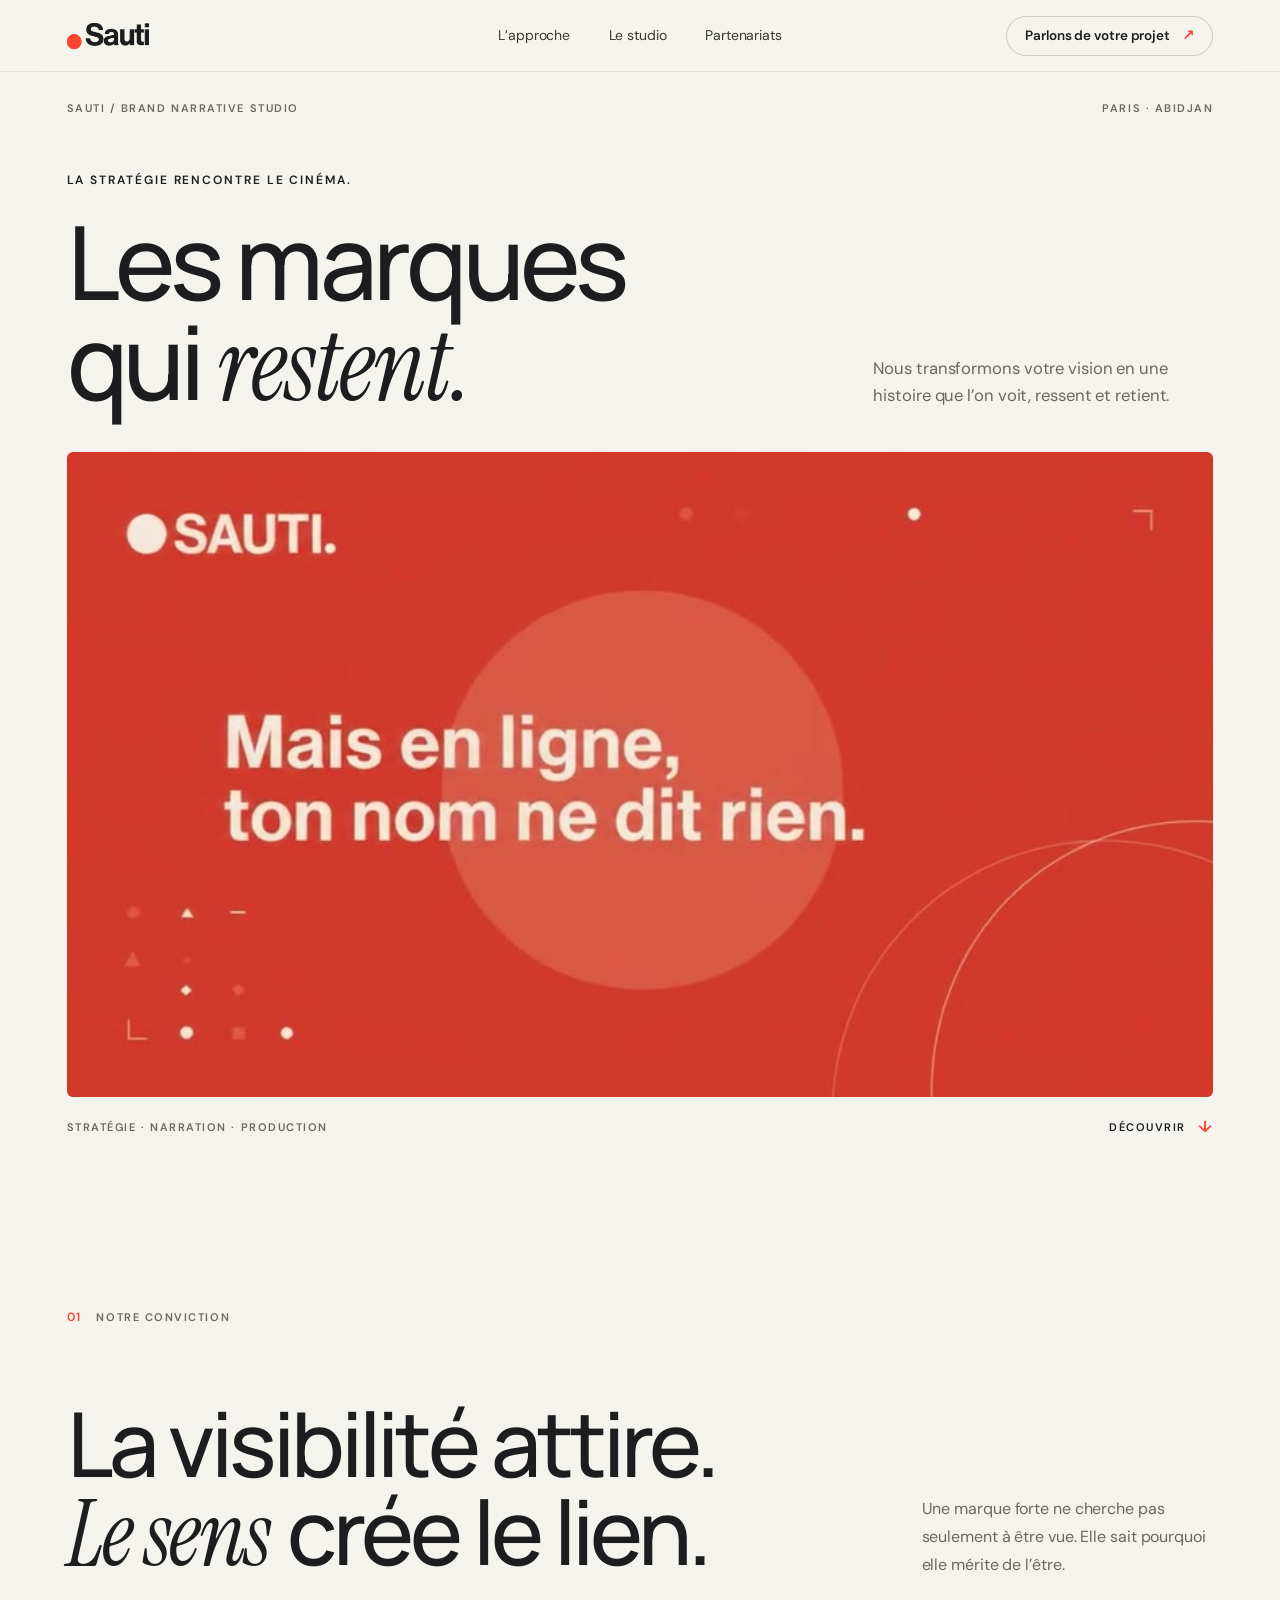
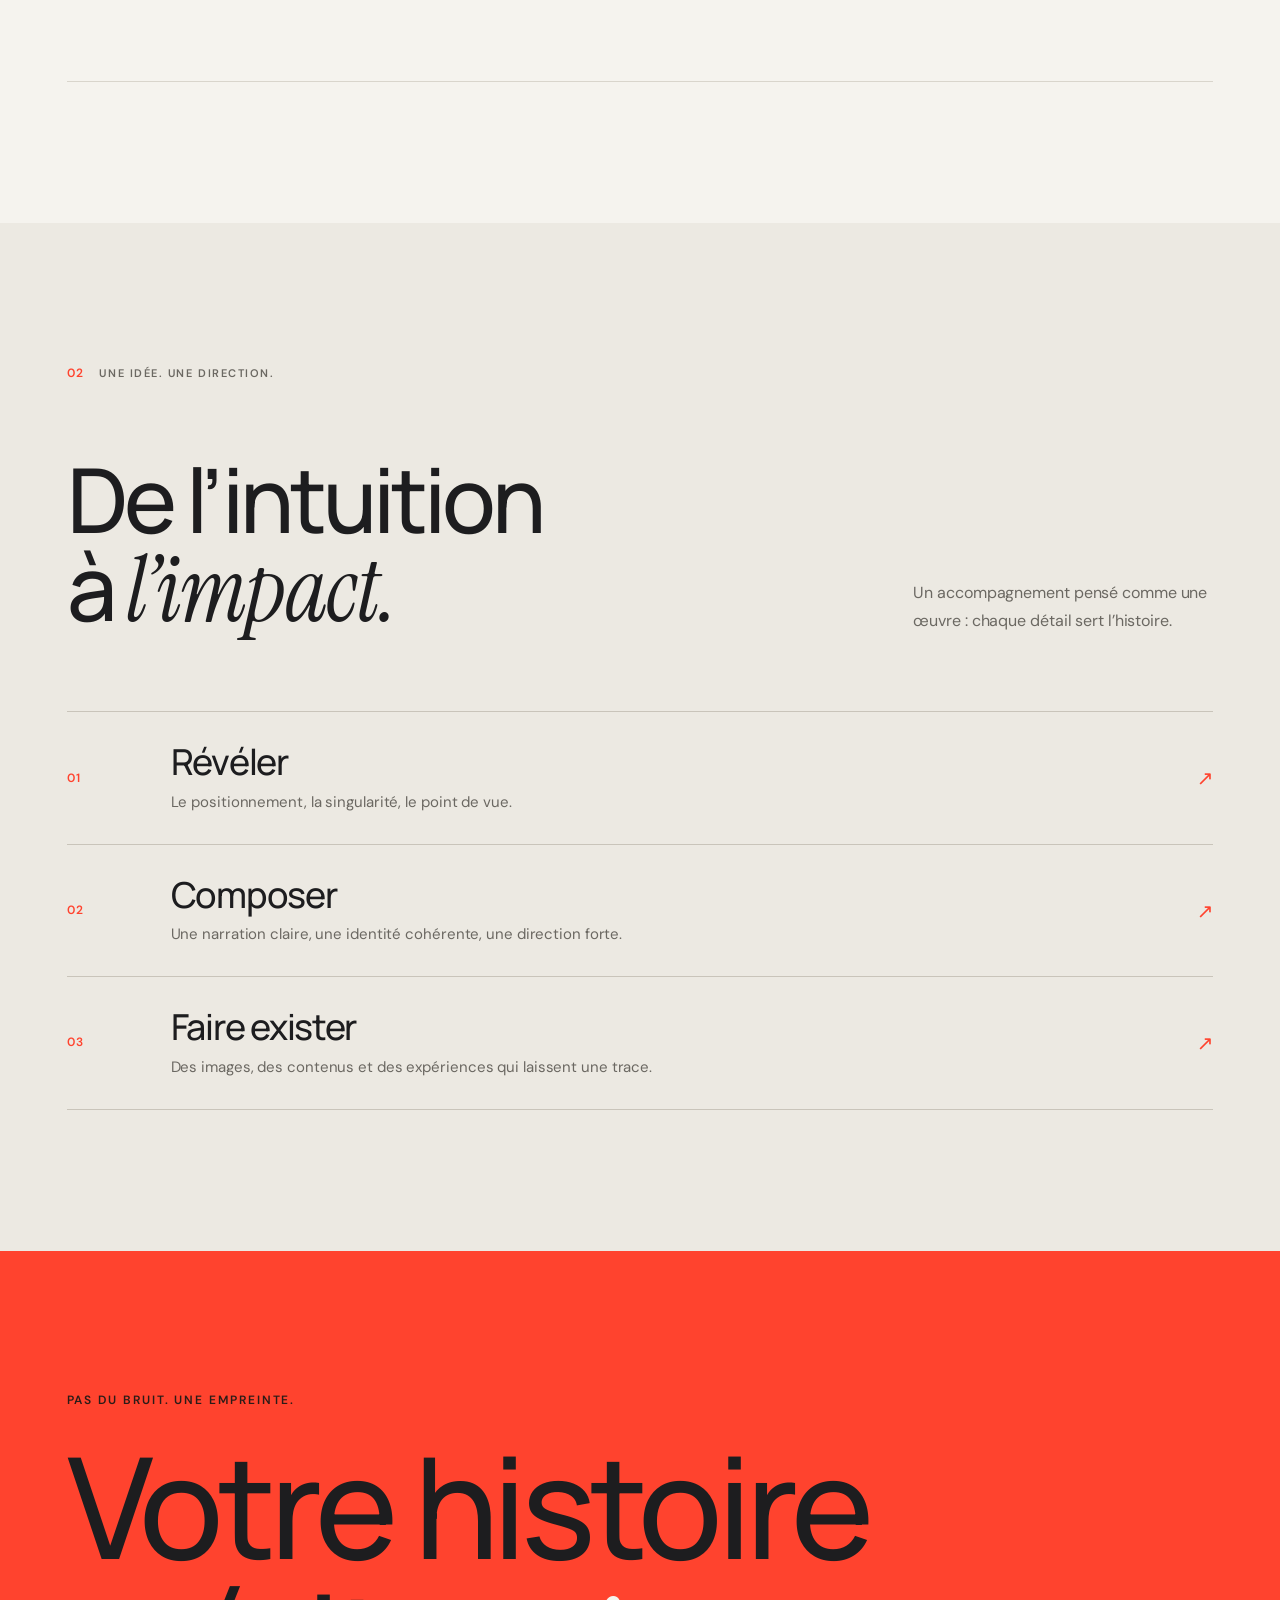
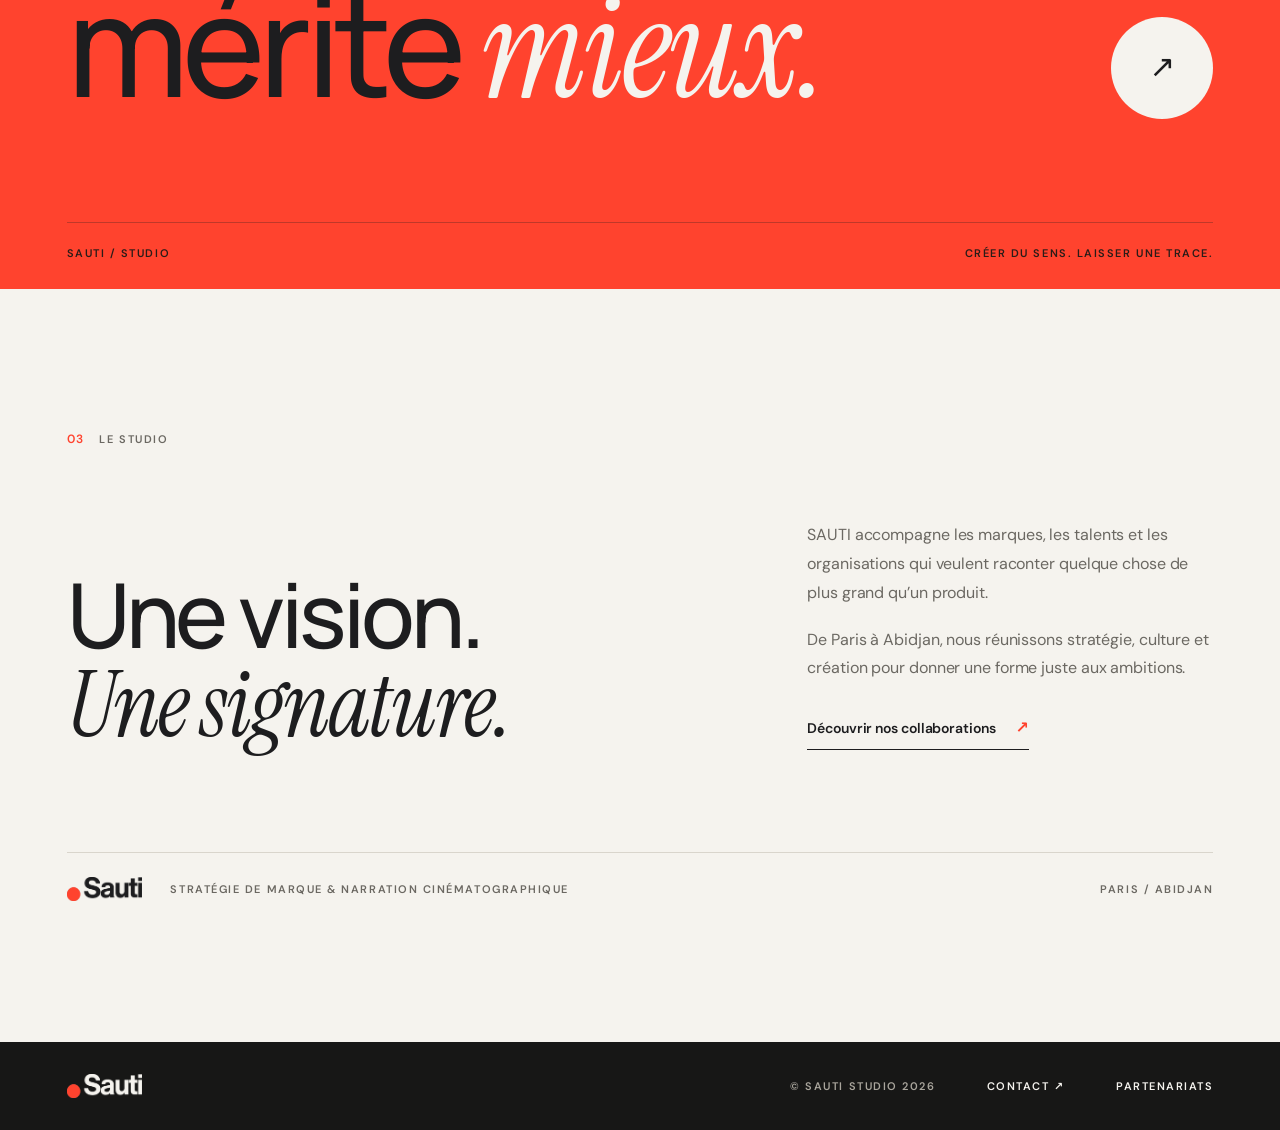
==== commit 46f1cbd2: "Add files via upload" ====
--- a/index.html
+++ b/index.html
@@ -1,26 +1,136 @@
-<!doctype html><html lang="fr"><head><meta charset="utf-8"><meta name="viewport" content="width=device-width,initial-scale=1"><title>SAUTI — Ta valeur en mouvement.</title><meta name="description" content="Du talent à la visibilité : découvre l'accompagnement SAUTI dans une expérience animée, du diagnostic à ton autonomie."><meta name="theme-color" content="#F5F1EA"><link rel="icon" type="image/svg+xml" href="data:image/svg+xml,%3Csvg xmlns='http://www.w3.org/2000/svg' viewBox='0 0 32 32'%3E%3Crect width='32' height='32' fill='%230a0a0a'/%3E%3Ctext x='7' y='25' fill='%23C9A15A' font-family='Arial' font-size='26' font-weight='900'%3ES%3C/text%3E%3C/svg%3E"><link rel="preload" href="anton.woff2" as="font" type="font/woff2" crossorigin><link rel="stylesheet" href="style.css"><script src="motion.js" type="module"></script></head><body>
-<a class="skip" href="#texte">Lire la présentation sans animation</a>
-<div id="film" aria-label="L'histoire SAUTI animée au défilement">
-<div id="stage"><canvas id="world" aria-hidden="true"></canvas><div id="black-panel"></div><div class="marquee" id="marquee" aria-hidden="true">NOTRE MÉTHODE NOTRE MÉTHODE</div>
-<section class="scene intro" data-scene="intro" aria-labelledby="intro-title"><div class="intro-caption"><span class="eyebrow">TON EXPERTISE EST DÉJÀ LÀ.</span><h1 id="intro-title">CONSTRUISONS<br>TA VISIBILITÉ.</h1><p>Ton nom. Tape-le sur Google.<br>Regarde ce qui remonte.</p></div><div class="intro-side"><span>01 / CONSTRUIRE</span><p>Tu as quelque chose de valable.<br>Il est temps que ça se voie.</p></div></section>
-<section class="scene promise" data-scene="promise"><h2>TOUT CE DONT<br>TA VISIBILITÉ<br>A BESOIN.<br><span>AU MÊME ENDROIT.</span></h2><p>Du talent, tu en as.<br>Une présence à sa hauteur ?<br>C’est ce qu’on va construire.</p></section>
-<section class="scene method" data-scene="method"><div class="method-intro"><span class="eyebrow">UNE MÉTHODE. PAS UNE RECETTE.</span><h2>JUSQU’À 6 MOIS.<br>SUR MESURE.</h2></div><div class="cards-window"><div id="method-track">
-<article><span class="step-no">01</span><span class="line-icon">◎</span><h3>DIAGNOSTIC</h3><p>On nomme l’écart entre ce que tu vaux et ce que le marché voit. Cash, sans détour.</p></article>
-<article><span class="step-no">02</span><span class="line-icon">≋</span><h3>MESSAGE<br>ET VOIX</h3><p>Ton histoire. Ton point de vue. Pas un ton emprunté. Le tien, mais clair.</p></article>
-<article><span class="step-no">03</span><span class="line-icon">⊞</span><h3>CONSTRUCTION</h3><p>Les supports qui vont porter ton message, en fonction de qui tu veux atteindre.</p></article>
-<article><span class="step-no">04</span><span class="line-icon">↗</span><h3>PRODUCTION<br>ET DIFFUSION</h3><p>On tourne, on écrit, on publie. Au bon endroit, au bon rythme.</p></article>
-<article><span class="step-no">05</span><span class="line-icon">⌁</span><h3>MESURE ET<br>AJUSTEMENT</h3><p>On regarde ce qui marche. On coupe ce qui ne marche pas.</p></article>
-<article><span class="step-no">06</span><span class="line-icon">⌘</span><h3>CONVERSION<br>ET AUTONOMIE</h3><p>Les messages arrivent. À la fin, c’est toi qui tiens le volant. Pas moi.</p></article>
-</div></div></section>
-<section class="scene route" data-scene="route"><h2><span>VISIBLE</span><br>À CHAQUE<br>ÉTAPE.</h2><div id="route-cards"><article><span>01 / LA CLARTÉ</span><h3>DIAGNOSTIC CASH,<br>SANS DÉTOUR.</h3><p>Nommer le décalage pour savoir où aller.</p></article><article><span>02 / LA SINGULARITÉ</span><h3>TA VOIX.<br>PAS UN TON EMPRUNTÉ.</h3><p>Ce que personne ne peut raconter à ta place.</p></article><article><span>03 / LA CONSTANCE</span><h3>DIFFUSER<br>AU BON RYTHME.</h3><p>Juste assez pour qu’on te reconnaisse.</p></article></div><p class="route-foot">Pas de raccourci.<br>Une direction, la tienne.</p></section>
-<section class="scene distinction" data-scene="distinction"><div class="distinction-title"><span class="eyebrow">NE TE FONDS PLUS DANS LE DÉCOR.</span><h2>TA VALEUR.<br>ENFIN<br>VISIBLE.</h2></div><div class="values"><article><h3>DIAGNOSTIC CASH</h3><p>Sans détour, sans flatterie.</p></article><article><h3>TA VOIX</h3><p>Pas un ton emprunté.</p></article><article><h3>AUTONOMIE À LA FIN</h3><p>Pas de dépendance.</p></article><article><h3>AUCUNE RECETTE MAGIQUE</h3><p>Du sur-mesure.</p></article><article><h3>AJUSTEMENT CONTINU</h3><p>On coupe ce qui ne marche pas.</p></article></div></section>
-<section class="scene flight" data-scene="flight"><span class="eyebrow">PLUS LOIN QUE LA RECOMMANDATION.</span><h2>ON VIENT<br>TE CHERCHER.</h2><p>Consultant. Freelance. Coach. Formateur. Solopreneur.<br>Tu sais ce que tu vaux. Maintenant, on le sait aussi.</p></section>
-<section class="scene proof" data-scene="proof"><div><span class="eyebrow">JE CONNAIS CE DÉCALAGE.</span><h2>15 ANS À RENDRE<br>LES AUTRES<br><span>VISIBLES.</span></h2><div class="brands">NIKE <span>VANS</span> NBA AFRICA</div></div><div class="proof-copy"><p>« Le travail était bon.<br>Mais mon nom n’était<br>jamais dessus. »</p><p>J’ai passé 15 ans à créer de l’engouement pour d’autres marques que la mienne.</p><p>Ton client connaît le résultat que tu lui as apporté. Jamais le nom derrière. Voilà pourquoi je sais où ça bloque, chez toi aussi.</p></div></section>
-<section class="scene finale" data-scene="finale"><span class="eyebrow">ET SI ON PARLAIT DE TOI ?</span><h2>FAIS SORTIR<br>TON NOM.</h2><p>45 minutes pour savoir où tu en es.<br>Et ce qu’on ferait à ta place.</p><button class="book" data-book>Réserver 45 minutes <span aria-hidden="true">↗</span></button><a href="#texte" class="read-more">Lire l’accompagnement en détail ↓</a></section>
-</div></div>
-<header id="header"><a href="#" class="logo" aria-label="SAUTI, recommencer"><span class="logo-art"><img class="logo-light" src="sauti-clair.png" alt="SAUTI"><img class="logo-dark" src="sauti-sombre.png" alt="" aria-hidden="true"></span></a><nav aria-label="Navigation"><button data-go="9.4">La méthode</button><button data-go="40.5">On en parle ↗</button></nav></header>
-<div class="film-controls" id="controls"><div class="controls-top"><button id="play" aria-label="Lancer la lecture automatique">▶ <span>Lecture auto</span></button><span id="chapter-label">01 — CONSTRUIRE</span><span class="scroll-hint" id="scroll-hint">FAIS DÉFILER ↓</span><button id="restart" aria-label="Recommencer l’animation">↺</button></div><label class="sr-only" for="timeline">Position dans l’animation, en secondes</label><input id="timeline" type="range" min="0" max="42" step="0.01" value="0" aria-valuetext="Début : construire"></div>
-<section class="text-page" id="texte"><div class="brand-signature"><div class="brand-art"><img src="sauti-signature.png" alt="SAUTI — Brand Specialist Consulting, Paris" loading="lazy"></div></div><a href="#" class="back-film">↑ Revoir l’animation</a><div class="text-grid"><h2>TA VISIBILITÉ<br>N’A PAS RATTRAPÉ<br>TON NIVEAU RÉEL.</h2><div><p>Tu vends bien. Par le bouche à oreille, par recommandation. Mais en ligne, ton nom ne dit rien à personne qui ne te connaît pas déjà.</p><h3>Pour qui c’est fait</h3><p>Consultant, freelance, coach, formateur, solopreneur. Tu factures déjà. Souvent 3 000 € et plus par mission. Tu es au plafond de la recommandation et tu veux que les gens viennent te chercher directement.</p><p>Ce n’est pas fait pour quelqu’un qui débute et qui cherche encore son offre. C’est fait pour quelqu’un qui sait déjà ce qu’il vaut et qui veut que le marché le sache aussi.</p><h3>La méthode</h3><ol><li><strong>Diagnostic.</strong> On nomme l’écart entre ce que tu vaux et ce que le marché voit.</li><li><strong>Message et voix.</strong> Ton histoire, ton point de vue. Le tien, mais clair.</li><li><strong>Construction.</strong> On bâtit les supports adaptés à ceux que tu veux atteindre.</li><li><strong>Production et diffusion.</strong> Au bon endroit, au bon rythme.</li><li><strong>Mesure et ajustement.</strong> On coupe ce qui ne marche pas.</li><li><strong>Conversion et autonomie.</strong> À la fin, c’est toi qui tiens le volant.</li></ol><h3>On en parle</h3><p>Chaque mois sans nom qui remonte, c’est un client qui va chez quelqu’un de moins bon que toi, mais qu’on trouve, lui.</p><p>Pas de prix affiché ici. Une conversation de 45 minutes suffit pour savoir si ton point de départ correspond à ce qu’on fait.</p><button class="book" data-book>Réserver 45 minutes ↗</button></div></div></section>
-<dialog id="booking" aria-labelledby="booking-title"><div class="brand-signature brand-orange"><div class="brand-art"><img src="sauti-orange.png" alt="SAUTI" loading="lazy"></div></div><button id="close-booking" aria-label="Fermer">×</button><span class="eyebrow">SAUTI · ON EN PARLE</span><h2 id="booking-title">PRENONS<br>45 MINUTES.</h2><p>La réservation en ligne sera bientôt disponible. Reviens ici pour choisir ton créneau.</p></dialog>
-<noscript><style>#film,#header,#controls{display:none}.text-page{position:static}</style></noscript>
-</body></html>
+<!doctype html>
+<html lang="fr">
+<head>
+  <meta charset="utf-8">
+  <meta name="viewport" content="width=device-width, initial-scale=1, viewport-fit=cover">
+  <title>SAUTI — Les marques qui restent</title>
+  <meta name="description" content="SAUTI, studio de stratégie de marque et de narration cinématographique entre Paris et Abidjan.">
+  <meta name="theme-color" content="#f5f3ee">
+  <meta property="og:title" content="SAUTI — Les marques qui restent">
+  <meta property="og:description" content="Stratégie de marque, narration et production cinématographique. Paris · Abidjan.">
+  <meta property="og:image" content="motion-poster.jpg">
+  <meta property="og:type" content="website">
+  <link rel="icon" href="favicon.svg" type="image/svg+xml">
+  <link rel="preload" href="manrope-latin-wght-normal.woff2" as="font" type="font/woff2" crossorigin>
+  <link rel="preload" href="dm-sans-latin-wght-normal.woff2" as="font" type="font/woff2" crossorigin>
+  <link rel="stylesheet" href="style.css">
+  <script>document.documentElement.classList.add('js')</script>
+</head>
+<body>
+  <a class="skip-link" href="#contenu">Aller au contenu</a>
+  <div class="progress" aria-hidden="true"><span id="progressBar"></span></div>
+
+  <header class="nav" id="top">
+    <div class="wrap nav-inner">
+      <a class="logo-link" href="#top" aria-label="SAUTI, retour en haut"><img src="logo-mark-dark.png" alt="SAUTI" width="655" height="207"></a>
+      <nav class="desktop-nav" aria-label="Navigation principale">
+        <a href="#approche">L’approche</a>
+        <a href="#studio">Le studio</a>
+        <a href="partenariats.html">Partenariats</a>
+      </nav>
+      <a class="nav-cta" href="mailto:contact@agencysauti.com?subject=Rendez-vous%20visio%20SAUTI">Parlons de votre projet <span aria-hidden="true">↗</span></a>
+      <button class="menu-toggle" id="menuToggle" type="button" aria-expanded="false" aria-controls="mobileMenu" aria-label="Ouvrir le menu"><span></span><span></span></button>
+    </div>
+  </header>
+
+  <nav class="mobile-menu" id="mobileMenu" aria-label="Menu mobile">
+    <a href="#approche">L’approche <span aria-hidden="true">↗</span></a>
+    <a href="#studio">Le studio <span aria-hidden="true">↗</span></a>
+    <a href="partenariats.html">Partenariats <span aria-hidden="true">↗</span></a>
+    <a class="mobile-cta" href="mailto:contact@agencysauti.com?subject=Rendez-vous%20visio%20SAUTI">Parlons de votre projet <span aria-hidden="true">↗</span></a>
+  </nav>
+
+  <main id="contenu">
+    <section class="hero wrap" aria-labelledby="heroTitle">
+      <div class="hero-topline">
+        <span class="label">SAUTI / Brand Narrative Studio</span>
+        <span class="label">Paris · Abidjan</span>
+      </div>
+
+      <div class="hero-copy">
+        <p class="eyebrow reveal">La stratégie rencontre le cinéma.</p>
+        <h1 id="heroTitle" class="display reveal">Les marques<br>qui <em>restent.</em></h1>
+        <p class="hero-sub reveal">Nous transformons votre vision en une histoire que l’on voit, ressent et retient.</p>
+      </div>
+
+      <div class="motion-stage reveal">
+        <video class="hero-motion" autoplay muted loop playsinline preload="metadata" poster="motion-poster.jpg" aria-label="Film de marque SAUTI">
+          <source src="motion-sauti.mp4" type="video/mp4">
+        </video>
+      </div>
+
+      <div class="hero-bottom">
+        <span class="label">Stratégie · Narration · Production</span>
+        <a href="#approche" class="scroll-link label">Découvrir <span aria-hidden="true">↓</span></a>
+      </div>
+    </section>
+
+    <section class="statement" id="approche" aria-labelledby="statementTitle">
+      <div class="wrap section">
+        <div class="section-index reveal"><span class="num">01</span><span class="label">Notre conviction</span></div>
+        <div class="statement-content">
+          <h2 id="statementTitle" class="display h2 reveal">La visibilité attire.<br><em>Le sens</em> crée le lien.</h2>
+          <p class="lead reveal">Une marque forte ne cherche pas seulement à être vue. Elle sait pourquoi elle mérite de l’être.</p>
+        </div>
+        <div class="statement-rule" aria-hidden="true"></div>
+      </div>
+    </section>
+
+    <section class="method" aria-labelledby="methodTitle">
+      <div class="wrap section">
+        <div class="section-index reveal"><span class="num">02</span><span class="label">Une idée. Une direction.</span></div>
+        <div class="method-head">
+          <h2 id="methodTitle" class="display h2 reveal">De l’intuition<br>à <em>l’impact.</em></h2>
+          <p class="lead reveal">Un accompagnement pensé comme une œuvre&nbsp;: chaque détail sert l’histoire.</p>
+        </div>
+        <div class="method-list">
+          <article class="method-row reveal"><span class="method-no">01</span><div><h3>Révéler</h3><p>Le positionnement, la singularité, le point de vue.</p></div><span class="row-mark" aria-hidden="true">↗</span></article>
+          <article class="method-row reveal"><span class="method-no">02</span><div><h3>Composer</h3><p>Une narration claire, une identité cohérente, une direction forte.</p></div><span class="row-mark" aria-hidden="true">↗</span></article>
+          <article class="method-row reveal"><span class="method-no">03</span><div><h3>Faire exister</h3><p>Des images, des contenus et des expériences qui laissent une trace.</p></div><span class="row-mark" aria-hidden="true">↗</span></article>
+        </div>
+      </div>
+    </section>
+
+    <section class="manifesto" aria-labelledby="manifestoTitle">
+      <div class="wrap">
+        <p class="eyebrow reveal">Pas du bruit. Une empreinte.</p>
+        <div class="manifesto-inner reveal">
+          <h2 id="manifestoTitle" class="display">Votre histoire<br>mérite <em>mieux.</em></h2>
+          <a class="round-link" href="mailto:contact@agencysauti.com?subject=Rendez-vous%20visio%20SAUTI" aria-label="Prendre rendez-vous en visio"><span aria-hidden="true">↗</span></a>
+        </div>
+        <div class="manifesto-foot"><span class="label">SAUTI / Studio</span><span class="label">Créer du sens. Laisser une trace.</span></div>
+      </div>
+    </section>
+
+    <section class="studio" id="studio" aria-labelledby="studioTitle">
+      <div class="wrap section">
+        <div class="section-index reveal"><span class="num">03</span><span class="label">Le studio</span></div>
+        <div class="studio-grid">
+          <h2 id="studioTitle" class="display h2 reveal">Une vision.<br><em>Une signature.</em></h2>
+          <div class="studio-copy reveal">
+            <p>SAUTI accompagne les marques, les talents et les organisations qui veulent raconter quelque chose de plus grand qu’un produit.</p>
+            <p>De Paris à Abidjan, nous réunissons stratégie, culture et création pour donner une forme juste aux ambitions.</p>
+            <a class="text-link" href="partenariats.html">Découvrir nos collaborations <span aria-hidden="true">↗</span></a>
+          </div>
+        </div>
+        <div class="studio-bottom">
+          <img src="logo-mark-dark.png" alt="SAUTI" width="655" height="207">
+          <span class="label">Stratégie de marque &amp; narration cinématographique</span>
+          <span class="label">Paris / Abidjan</span>
+        </div>
+      </div>
+    </section>
+  </main>
+
+  <footer class="footer">
+    <div class="wrap footer-inner">
+      <a href="#top" class="footer-logo" aria-label="SAUTI, retour en haut"><img src="logo-mark-cream.png" alt="SAUTI" width="655" height="207"></a>
+      <span class="label copy">© SAUTI Studio <span id="year">2026</span></span>
+      <a class="label" href="mailto:contact@agencysauti.com">Contact ↗</a>
+      <a class="label" href="partenariats.html">Partenariats</a>
+    </div>
+  </footer>
+
+  <script src="script.js" defer></script>
+</body>
+</html>
--- a/style.css
+++ b/style.css
@@ -1,59 +1,227 @@
-@font-face{font-family:Anton;src:url('anton.woff2') format('woff2');font-weight:400;font-display:swap}*{box-sizing:border-box}html{scroll-behavior:auto}body{margin:0;font-family:Arial,Helvetica,sans-serif;color:#0C0A08;background:#F5F1EA;font-size:16px}a{color:inherit;text-decoration:none}button{font:inherit;cursor:pointer}button,a,input{-webkit-tap-highlight-color:transparent}:focus-visible{outline:3px solid #5C1A1A;outline-offset:5px}h1,h2,h3,p{margin:0}h1,h2,h3{font-family:Anton,Impact,'Arial Narrow',sans-serif;font-weight:400;line-height:1.02;letter-spacing:-.025em}p{line-height:1.5}#film{height:1500vh;position:relative}#stage{position:sticky;top:0;height:100svh;width:100%;overflow:hidden;background:#F5F1EA;isolation:isolate}#world{position:absolute;inset:0;width:100%;height:100%;z-index:1}#black-panel{position:absolute;left:0;bottom:0;background:#0C0A08;width:100%;height:0;z-index:0}.marquee{position:absolute;top:9%;left:0;white-space:nowrap;font:clamp(100px,19vw,340px)/1 Anton,sans-serif;letter-spacing:-.04em;color:#ddd4c7;z-index:0;opacity:0;will-change:transform}#header{position:fixed;z-index:12;left:0;right:0;top:0;padding:25px 4%;display:flex;justify-content:space-between;align-items:center;pointer-events:none;color:#F5F1EA}.logo{font-family:Anton,sans-serif;font-size:32px;letter-spacing:-1px;pointer-events:auto}.logo span{font-family:Arial;font-size:10px;vertical-align:top;padding-left:4px}nav{display:flex;gap:30px}nav button{color:inherit;background:none;border:0;font-size:13px;padding:8px 0;pointer-events:auto}.scene{position:absolute;inset:0;z-index:3;opacity:0;visibility:hidden;pointer-events:none}.scene.active{visibility:visible}.scene button,.scene a{pointer-events:auto}.eyebrow{display:block;font-size:12px;letter-spacing:.08em;font-weight:700;line-height:1.6}.intro-caption{position:absolute;left:6%;bottom:16%}.intro h1{font-size:clamp(32px,4vw,72px);margin:14px 0}.intro-caption p{font-size:14px;color:#656565}.intro-side{position:absolute;right:6%;top:22%;font-size:12px;text-align:right}.intro-side>span{font-size:11px;color:#777}.intro-side p{margin-top:16px}.promise{color:#F5F1EA;display:flex;align-items:center;justify-content:space-between;padding:32vh 8% 8vh;gap:60px}.promise h2{font-size:clamp(40px,5.8vw,95px)}.promise h2 span{color:#828282}.promise>p{max-width:290px;font-size:17px}.method{color:#F5F1EA;padding-top:40vh}.method-intro{position:absolute;left:6%;top:37%;z-index:2}.method-intro h2{font-size:clamp(30px,3.6vw,54px);margin-top:13px}.method-intro .eyebrow{font-size:10px;color:#999}.cards-window{position:absolute;left:6%;right:0;top:56%;height:33%;overflow:hidden}.cards-window:after{content:'';position:absolute;right:0;top:0;height:100%;width:4%;background:#0C0A08}#method-track{display:flex;gap:5vw;will-change:transform;width:max-content}#method-track article{width:24vw;min-width:240px;position:relative;padding:0 0 0 0}#method-track .step-no{position:absolute;top:0;right:10px;font-size:11px;color:#777}.line-icon{display:block;font:36px/1 Arial,sans-serif;margin-bottom:17px;color:#ccc}#method-track h3{font-size:clamp(23px,2.4vw,40px);margin-bottom:12px}#method-track p{font-size:14px;color:#aaa;max-width:300px}.route{color:#0C0A08}.route h2{position:absolute;left:7%;top:29%;font-size:clamp(40px,5.6vw,88px)}.route h2>span{color:#909090}.route-foot{position:absolute;left:7%;bottom:20%;font-size:13px;color:#686868}#route-cards{position:absolute;top:23%;left:70%;width:25%;will-change:transform}#route-cards article{height:48vh;padding-bottom:25px}#route-cards article>span{font-size:10px;color:#777;letter-spacing:.06em}#route-cards h3{font-size:clamp(23px,2.5vw,42px);margin:20px 0 14px}#route-cards p{font-size:14px;max-width:260px}.distinction{color:#F5F1EA}.distinction-title{position:absolute;left:7%;top:23%;will-change:transform}.distinction h2{font-size:clamp(70px,9vw,150px);margin-top:20px;line-height:.98}.values{position:absolute;left:64%;right:7%;top:25%;display:grid;grid-template-columns:1fr 1fr;gap:38px 30px}.values h3{font-size:23px;line-height:1.15}.values p{font-size:13px;margin-top:10px;color:#e0cbb9}.values article:last-child{grid-column:span 2}.flight{padding:20vh 7%}.flight h2{font-size:clamp(65px,9vw,145px);margin-top:20px}.flight>p{position:absolute;left:7%;bottom:18%;font-size:14px}.proof{padding:23vh 7% 16vh;display:grid;grid-template-columns:1.15fr 1fr;gap:12%;align-items:start}.proof h2{font-size:clamp(44px,5.8vw,95px);margin-top:22px}.proof h2>span{color:#9b9b9b}.brands{font-size:16px;display:flex;gap:30px;margin-top:35px;font-weight:800}.proof-copy{max-width:430px;padding-top:45px}.proof-copy p:first-child{font-size:26px;line-height:1.3;font-weight:bold;margin-bottom:28px}.proof-copy p+p{font-size:15px;color:#666;margin-top:20px}.finale{color:#F5F1EA;display:flex;align-items:center;justify-content:center;flex-direction:column;text-align:center;padding:95px 6%}.finale h2{font-size:clamp(70px,11vw,170px);line-height:.98;margin:22px 0}.finale>p{font-size:16px;color:#aaa}.book{background:#F5F1EA;color:#0C0A08;border:0;padding:19px 24px;display:inline-flex;align-items:center;justify-content:space-between;gap:45px;min-height:58px;font-weight:bold;font-size:15px;margin-top:26px;transition:background .2s}.book:hover{background:#C9A15A}.book span{font-size:22px}.read-more{font-size:12px;color:#999;margin-top:22px}.film-controls{position:fixed;z-index:15;left:4%;right:4%;bottom:22px;color:#F5F1EA}.controls-top{display:flex;align-items:center;justify-content:space-between;margin-bottom:10px;gap:20px}.controls-top button{background:none;color:inherit;border:0;padding:8px 0;min-height:35px;font-size:13px;display:flex;align-items:center;gap:10px}.controls-top>span{font-size:10px;letter-spacing:.08em}.controls-top #restart{font-size:24px;margin-left:12px}.controls-top .scroll-hint{margin-left:auto}#timeline{display:block;width:100%;margin:0;height:16px;cursor:pointer;appearance:none;background:transparent}#timeline::-webkit-slider-runnable-track{height:1px;background:#888}#timeline::-moz-range-track{height:1px;background:#888}#timeline::-webkit-slider-thumb{appearance:none;width:8px;height:8px;border-radius:50%;background:currentColor;margin-top:-3.5px}#timeline::-moz-range-thumb{width:8px;height:8px;border:0;border-radius:50%;background:currentColor}.text-page{position:relative;background:#0C0A08;color:#F5F1EA;padding:100px 7% 140px;z-index:10}.back-film{font-size:13px;color:#aaa;display:inline-block;margin-bottom:75px}.text-grid{display:grid;grid-template-columns:1.1fr 1fr;gap:10%}.text-grid h2{font-size:clamp(40px,4.8vw,78px)}.text-grid h3{font-size:30px;margin:35px 0 16px}.text-grid p{color:#bbb}.text-grid p+p{margin-top:20px}.text-grid ol{padding-left:22px;color:#bbb}.text-grid li{padding:8px 0;line-height:1.5}.text-grid strong{color:#F5F1EA}.skip{position:fixed;top:-200px;left:25px;background:#C9A15A;color:black;padding:12px;z-index:100}.skip:focus{top:20px}.sr-only{position:absolute;width:1px;height:1px;overflow:hidden;clip:rect(0,0,0,0);white-space:nowrap}dialog{max-width:480px;width:calc(100% - 40px);padding:45px;border:0}dialog::backdrop{background:#000b}dialog h2{font-size:60px;margin:25px 0}dialog p{color:#666}#close-booking{position:absolute;top:10px;right:15px;background:none;border:0;font-size:30px}.render-fallback{position:absolute;left:6%;top:12%;font-size:13px;z-index:8;background:#F5F1EA;color:black;max-width:85%;padding:15px}.reading #controls,.reading #header{opacity:0;pointer-events:none}.reading #controls button,.reading #header a,.reading #header button{pointer-events:none}
-@media(max-width:700px){#header{padding:20px 6%}.logo{font-size:27px}nav{gap:20px}nav button{font-size:12px}#film{height:1800vh}.intro-caption{left:7%;bottom:16%}.intro h1{font-size:10vw}.intro-caption p{font-size:13px}.intro-caption .eyebrow{font-size:10px}.intro-side{top:16%;right:7%}.intro-side p{font-size:11px}.intro-side>span{font-size:9px}.promise{padding:38vh 7% 16vh;display:block}.promise h2{font-size:10.5vw}.promise>p{font-size:13px;margin-top:20px;line-height:1.4}.method-intro{top:35%;left:7%}.method-intro h2{font-size:8vw;margin-top:10px}.method-intro .eyebrow{font-size:9px}.cards-window{top:55%;left:7%;height:32%}#method-track{gap:10vw}#method-track article{width:72vw;min-width:0}.line-icon{font-size:29px;margin-bottom:13px}#method-track h3{font-size:7vw}#method-track p{font-size:13px;max-width:85%}.marquee{top:13%;font-size:30vw}.route h2{left:6%;top:20%;font-size:9vw}.route-foot{left:6%;bottom:20%;font-size:11px;width:38%}#route-cards{left:66%;width:29%;top:34%}#route-cards article{height:50vh}#route-cards h3{font-size:5vw;line-height:1.13;margin:12px 0}#route-cards article>span{font-size:8px}#route-cards p{font-size:11px}.distinction-title{top:18%;left:7%}.distinction h2{font-size:17vw}.distinction-title .eyebrow{font-size:9px}.values{top:42%;left:7%;right:7%;gap:23px 25px}.values h3{font-size:18px}.values p{font-size:11px;margin-top:5px}.flight{padding:20vh 7%}.flight h2{font-size:14vw}.flight .eyebrow{font-size:9px}.flight>p{right:7%;bottom:18%;font-size:12px}.proof{padding:17vh 7% 15vh;display:block}.proof h2{font-size:11vw;margin-top:17px}.proof .eyebrow{font-size:10px}.brands{font-size:12px;gap:22px;margin-top:20px}.proof-copy{padding-top:25px;max-width:none}.proof-copy p:first-child{font-size:19px;line-height:1.25;margin-bottom:15px}.proof-copy p+p{font-size:12px;margin-top:12px}.finale h2{font-size:18vw;margin:25px 0}.finale .eyebrow{font-size:10px}.finale>p{font-size:14px}.book{font-size:14px;gap:35px;padding:17px 21px}.read-more{font-size:11px}.film-controls{left:6%;right:6%;bottom:16px}.controls-top{gap:12px}.controls-top button{font-size:11px}.controls-top>span{font-size:8px}.controls-top #chapter-label{margin-left:auto}.controls-top .scroll-hint{display:none}.text-page{padding:70px 7%}.text-grid{grid-template-columns:1fr;gap:40px}.text-grid h2{font-size:11vw}.text-grid p,.text-grid li{font-size:15px}.back-film{margin-bottom:45px}dialog{padding:30px}dialog h2{font-size:50px}}@media(max-height:650px) and (min-width:701px){.intro-caption{bottom:19%}.intro h1{font-size:3.4vw}.intro-caption p{font-size:12px}.method-intro{top:36%}.method-intro h2{font-size:30px}.cards-window{top:55%;height:31%}#method-track h3{font-size:24px}#method-track p{font-size:12px}.line-icon{font-size:24px;margin-bottom:10px}.finale h2{font-size:15vh}.finale .book{margin-top:15px}.finale>p{font-size:13px}.proof-copy p:first-child{font-size:22px}.proof-copy p+p{font-size:13px}}@media(prefers-reduced-motion:reduce){*{scroll-behavior:auto!important;transition:none!important}}
-
-/* The visitor approaches and greets while the headline holds its place. */
-.flight h2{font-size:clamp(58px,7.8vw,125px);max-width:58%;position:relative;z-index:2}.flight>.eyebrow{color:#5C1A1A}.flight>p{max-width:53%;color:#51463f}.book:hover{background:#C9A15A}.promise h2 span{color:#C9A15A}.method-intro .eyebrow{color:#C9A15A}.step-no{color:#C9A15A!important}.values p{color:#ddc8b6}.text-page .book{background:#5C1A1A;color:#F5F1EA}.route h2>span{color:#5C1A1A}.finale .eyebrow{color:#C9A15A}
-@media(max-width:700px){.flight{padding-top:16vh}.flight h2{font-size:13vw;max-width:100%}.flight>p{max-width:100%;bottom:17%;font-size:12px}.intro-side{top:14%}.intro-side p{max-width:175px}}
-
-/* Readable scene composition, including mobile browser bars and safe areas. */
-#header{padding-top:max(20px,env(safe-area-inset-top))}nav button{min-height:44px;font-size:14px}
-#stage{--scene-bottom:100px}.scene{overflow-wrap:break-word}
-.film-controls{bottom:max(16px,env(safe-area-inset-bottom));padding:8px 0}.controls-top button{min-height:44px}.controls-top>span{font-size:12px;letter-spacing:.025em}
-#timeline{height:24px}#timeline::-webkit-slider-thumb{width:14px;height:14px;margin-top:-6.5px}#timeline::-moz-range-thumb{width:14px;height:14px}
-#method-track p,.values p,#route-cards p{font-size:16px;line-height:1.45}.eyebrow{font-size:12px}
-@media(max-width:700px){
- #stage{height:100svh}.scene{inset:0 0 var(--scene-bottom)}
- #header{padding-left:6%;padding-right:6%}.logo{font-size:27px}nav{gap:16px}nav button{font-size:13px}
- .film-controls{left:6%;right:6%;background:transparent}.controls-top{gap:8px;margin-bottom:0}.controls-top button{font-size:12px}.controls-top>span{font-size:10px;max-width:48%;text-align:right;line-height:1.3}.controls-top #restart{margin-left:0;min-width:32px}
- .intro-caption{left:7%;right:7%;bottom:5%}.intro h1{font-size:clamp(32px,9.5vw,52px);line-height:1.05;margin:12px 0}.intro-caption p{font-size:16px}.intro-caption .eyebrow{font-size:12px}.intro-side{top:90px;right:7%}.intro-side>span{font-size:12px}.intro-side p{font-size:13px;line-height:1.4;max-width:205px}
- .promise{padding:38svh 7% 12px;display:block}.promise h2{font-size:clamp(30px,9vw,48px);line-height:1.04}.promise>p{font-size:16px;margin-top:18px;max-width:100%}
- .method-intro{top:39%;left:7%;right:7%}.method-intro h2{font-size:clamp(27px,7.7vw,40px);margin-top:8px}.method-intro .eyebrow{font-size:12px}
- .cards-window{left:7%;right:7%;top:60%;height:40%;overflow:hidden}.cards-window:after{display:none}#method-track{gap:8vw}#method-track article{width:86vw;min-width:86vw;padding-right:8px}.line-icon{font-size:25px;margin-bottom:8px}#method-track h3{font-size:clamp(23px,6.5vw,32px);margin-bottom:8px}#method-track p{max-width:100%;font-size:16px;line-height:1.4}.step-no{font-size:12px!important}
- .route h2{top:105px;left:7%;font-size:clamp(32px,9vw,48px);line-height:1.04}.route-foot{left:7%;bottom:7%;width:86%;font-size:14px}
- #route-cards{left:7%;right:7%;width:auto;top:54%;height:33%}#route-cards article{position:absolute;inset:0;height:auto;padding:16px 18px;background:#f5f1eaf5;border-left:2px solid #C9A15A;transition:opacity .2s}#route-cards article>span{font-size:12px}#route-cards h3{font-size:clamp(22px,6vw,30px);line-height:1.12;margin:8px 0}#route-cards p{font-size:16px;max-width:100%}
- .distinction-title{top:96px;left:7%;right:7%}.distinction-title .eyebrow{font-size:12px}.distinction h2{font-size:clamp(43px,12.5vw,68px);margin-top:12px}.values{top:48%;left:7%;right:7%;gap:16px 18px;padding:14px 0;background:linear-gradient(90deg,#5c1a1aeb,#5c1a1ad9)}.values h3{font-size:clamp(17px,4.6vw,23px);line-height:1.15}.values p{font-size:14px;line-height:1.35;margin-top:5px}
- .flight{padding:100px 7% 0}.flight .eyebrow{font-size:12px}.flight h2{font-size:clamp(40px,12vw,65px);max-width:100%;margin-top:14px}.flight>p{left:7%;right:7%;bottom:6%;font-size:16px;line-height:1.45;max-width:100%;background:#f5f1eae6;padding:10px 0}
- .proof{padding:94px 7% 12px;display:block;overflow-y:auto}.proof .eyebrow{font-size:12px}.proof h2{font-size:clamp(32px,9.5vw,52px);margin-top:12px}.brands{font-size:14px;gap:20px;margin-top:16px;flex-wrap:wrap}.proof-copy{padding-top:20px}.proof-copy p:first-child{font-size:21px;line-height:1.25;margin-bottom:14px}.proof-copy p+p{font-size:16px;line-height:1.45;margin-top:12px}
- .finale{padding:88px 7% 15px}.finale h2{font-size:clamp(45px,15vw,78px);margin:20px 0}.finale .eyebrow{font-size:12px}.finale>p{font-size:16px}.book{font-size:15px;gap:22px;max-width:100%}.read-more{font-size:14px;line-height:1.4}.text-grid p,.text-grid li{font-size:16px}
-}
-@media(max-width:700px) and (max-height:740px){
- .intro h1{font-size:8.5vw}.intro-caption p{font-size:14px}.intro-side p{display:none}
- .promise{padding-top:36svh}.promise h2{font-size:8vw}.promise>p{font-size:14px;margin-top:12px}
- .method-intro{top:38%}.method-intro h2{font-size:7vw}.cards-window{top:59%;height:41%}.line-icon{display:none}#method-track h3{font-size:6vw}#method-track p{font-size:14px}
- .distinction-title{top:85px}.distinction h2{font-size:10vw}.values{top:49%;gap:10px 15px}.values h3{font-size:16px}.values p{font-size:13px}
- .route h2{top:85px;font-size:8vw}#route-cards{top:50%}#route-cards article{padding:12px 14px}#route-cards h3{font-size:21px}#route-cards p{font-size:14px}.route-foot{font-size:13px;bottom:3%}
- .flight{padding-top:88px}.flight h2{font-size:10.5vw}.flight>p{font-size:14px}
- .proof h2{font-size:8vw}.proof-copy{padding-top:14px}.proof-copy p:first-child{font-size:18px}.proof-copy p+p{font-size:14px}
-}
-@media(max-height:500px){.scene.active{overflow-y:auto}.proof,.promise,.finale{justify-content:flex-start;padding-top:80px}.film-controls{bottom:4px}.controls-top{margin-bottom:0}}
-/* Supplied SAUTI artwork, framed directly from the original files. */
-.logo{position:relative;display:block;width:126px;aspect-ratio:560/170;overflow:hidden;background:#fffefa}
-.logo img{position:absolute;width:285.714%;max-width:none;height:auto;left:-89.286%;top:-392.94%;display:block}
-.logo .logo-dark{display:none}.on-dark .logo{background:#1e1e1e}.on-dark .logo-light{display:none}.on-dark .logo-dark{display:block}
-.brand-signature{position:relative;width:min(100%,430px);aspect-ratio:1000/340;overflow:hidden;background:#fffefa;margin:0 0 35px}
-.brand-signature img{position:absolute;width:160%;height:auto;max-width:none;left:-30%;top:-190%}.brand-orange{background:#ff4526;margin-top:20px;margin-bottom:20px}
-.distinction-title{left:6%;top:25%;max-width:29%;transform:none!important}.distinction h2{font-size:clamp(42px,5.3vw,82px);line-height:1.04}.distinction-title .eyebrow{max-width:220px}.values{left:72%;right:5%;top:25%;grid-template-columns:1fr;gap:20px}.values article:last-child{grid-column:auto}.values h3{font-size:20px}.values p{font-size:14px}
-@media(max-width:700px){.logo{width:105px}.distinction-title{left:7%;top:88px;max-width:86%;right:7%}.distinction-title .eyebrow{max-width:none;font-size:11px}.distinction h2{font-size:9vw;line-height:1.02;margin-top:10px}.values{left:7%;right:7%;top:67%;grid-template-columns:1fr 1fr;gap:10px 16px;padding:8px 0}.values h3{font-size:16px}.values p{font-size:13px;margin-top:3px}.values article:last-child{grid-column:span 2}.brand-signature{max-width:340px}}
-@media(max-width:700px) and (max-height:740px){.distinction h2{font-size:8vw}.distinction-title{top:76px}.values{top:65%;gap:8px 14px}.values h3{font-size:14px}.values p{font-size:12px}.distinction-title .eyebrow{font-size:10px}}
-/* Brand framing: generous breathing room, original proportions and no clipped edges. */
-#header .logo{width:160px;min-height:48px;aspect-ratio:auto;display:flex;align-items:center;overflow:visible;background:transparent;flex-shrink:0}
-.logo-art{position:relative;display:block;width:100%;aspect-ratio:600/200;overflow:hidden;mix-blend-mode:multiply}
-#header .logo img{width:266.6667%;height:auto;left:-80%;top:-325%;filter:contrast(1.08)}
-#header.on-dark .logo{background:transparent}#header.on-dark .logo-art{mix-blend-mode:screen}#header.on-dark .logo img{filter:contrast(1.5)}
-#header .logo:focus-visible{outline-offset:6px;border-radius:3px}
-.brand-signature{width:min(100%,460px);max-width:460px;aspect-ratio:auto;padding:26px 24px;margin:0 0 36px;background:#fffefa;border:1px solid #ffffff14;border-radius:4px;overflow:visible}
-.brand-art{position:relative;width:100%;aspect-ratio:1040/360;overflow:hidden}
-.brand-signature .brand-art img{width:153.8462%;height:auto;left:-26.9231%;top:-177.7778%;display:block;max-width:none}
-.brand-orange{background:#ff4526;border:0;margin:16px 0 26px;padding:22px 18px}
-dialog .brand-signature{width:100%}dialog{max-height:calc(100svh - 32px);overflow-y:auto}
-@media(max-width:700px){#header .logo{width:clamp(96px,29vw,124px);min-height:44px}#header nav{gap:clamp(10px,3vw,18px)}#header nav button{font-size:12px;white-space:nowrap}.brand-signature{padding:20px 16px;margin-bottom:28px;max-width:400px}.brand-orange{padding:18px 12px;margin-top:18px}}
+@font-face{font-family:"Manrope";src:url("manrope-latin-wght-normal.woff2") format("woff2-variations");font-weight:200 800;font-style:normal;font-display:swap;unicode-range:U+0000-00FF,U+0131,U+0152-0153,U+02BB-02BC,U+02C6,U+02DA,U+02DC,U+0304,U+0308,U+0329,U+2000-206F,U+20AC,U+2122,U+2191,U+2193,U+2212,U+2215,U+FEFF,U+FFFD}
+@font-face{font-family:"Manrope";src:url("manrope-latin-ext-wght-normal.woff2") format("woff2-variations");font-weight:200 800;font-style:normal;font-display:swap;unicode-range:U+0100-02BA,U+02BD-02C5,U+02C7-02CC,U+02CE-02D7,U+02DD-02FF,U+0304,U+0308,U+0329,U+1D00-1DBF,U+1E00-1E9F,U+1EF2-1EFF,U+2020,U+20A0-20AB,U+20AD-20C0,U+2113,U+2C60-2C7F,U+A720-A7FF}
+@font-face{font-family:"DM Sans";src:url("dm-sans-latin-wght-normal.woff2") format("woff2-variations");font-weight:100 1000;font-style:normal;font-display:swap;unicode-range:U+0000-00FF,U+0131,U+0152-0153,U+02BB-02BC,U+02C6,U+02DA,U+02DC,U+0304,U+0308,U+0329,U+2000-206F,U+20AC,U+2122,U+2191,U+2193,U+2212,U+2215,U+FEFF,U+FFFD}
+@font-face{font-family:"DM Sans";src:url("dm-sans-latin-ext-wght-normal.woff2") format("woff2-variations");font-weight:100 1000;font-style:normal;font-display:swap;unicode-range:U+0100-02BA,U+02BD-02C5,U+02C7-02CC,U+02CE-02D7,U+02DD-02FF,U+0304,U+0308,U+0329,U+1D00-1DBF,U+1E00-1E9F,U+1EF2-1EFF,U+2020,U+20A0-20AB,U+20AD-20C0,U+2113,U+2C60-2C7F,U+A720-A7FF}
+@font-face{font-family:"Instrument Serif";src:url("instrument-serif-latin-400-italic.woff2") format("woff2");font-weight:400;font-style:italic;font-display:swap;unicode-range:U+0000-00FF,U+0131,U+0152-0153,U+02BB-02BC,U+02C6,U+02DA,U+02DC,U+0304,U+0308,U+0329,U+2000-206F,U+20AC,U+2122,U+2191,U+2193,U+2212,U+2215,U+FEFF,U+FFFD}
+@font-face{font-family:"Instrument Serif";src:url("instrument-serif-latin-ext-400-italic.woff2") format("woff2");font-weight:400;font-style:italic;font-display:swap;unicode-range:U+0100-02BA,U+02BD-02C5,U+02C7-02CC,U+02CE-02D7,U+02DD-02FF,U+0304,U+0308,U+0329,U+1D00-1DBF,U+1E00-1E9F,U+1EF2-1EFF,U+2020,U+20A0-20AB,U+20AD-20C0,U+2113,U+2C60-2C7F,U+A720-A7FF}
+
+:root{
+  --paper:#f5f3ee;
+  --paper-2:#ece9e2;
+  --ink:#1d1d1f;
+  --ink-2:#3a3936;
+  --muted:#6b6862;
+  --line:#d9d5cc;
+  --orange:#ff432e;
+  --cream:#f5f3ee;
+  --dark:#171716;
+  --gutter:clamp(20px,5.2vw,88px);
+  --max:1440px;
+  --nav-h:72px;
+  --sans:"DM Sans",system-ui,-apple-system,"Segoe UI",Roboto,sans-serif;
+  --display:"Manrope","DM Sans",system-ui,-apple-system,sans-serif;
+  --serif:"Instrument Serif",Georgia,"Times New Roman",serif;
+  --ease:cubic-bezier(.16,1,.3,1)
+}
+
+*,*::before,*::after{box-sizing:border-box}
+html{scroll-behavior:smooth;scroll-padding-top:calc(var(--nav-h) + 12px);-webkit-text-size-adjust:100%;text-size-adjust:100%}
+body{margin:0;background:var(--paper);color:var(--ink);font-family:var(--sans);font-size:16px;line-height:1.6;letter-spacing:-.006em;-webkit-font-smoothing:antialiased;-moz-osx-font-smoothing:grayscale;text-rendering:optimizeLegibility;overflow-x:hidden}
+body.menu-open{overflow:hidden}
+img,video{display:block;max-width:100%}
+a{color:inherit;text-decoration:none}
+button{font:inherit;color:inherit}
+h1,h2,h3,p{margin:0}
+:focus-visible{outline:2px solid var(--orange);outline-offset:3px;border-radius:2px}
+.skip-link{position:fixed;left:16px;top:-60px;z-index:200;background:var(--ink);color:var(--cream);padding:10px 16px;border-radius:999px;font-size:14px;transition:top .2s}
+.skip-link:focus{top:12px}
+
+.wrap{width:100%;max-width:var(--max);margin-inline:auto;padding-inline:var(--gutter)}
+
+.progress{position:fixed;inset:0 0 auto 0;height:2px;z-index:120;pointer-events:none}
+.progress span{display:block;height:100%;width:100%;background:var(--orange);transform:scaleX(0);transform-origin:left center}
+
+.nav{position:sticky;top:0;z-index:100;height:var(--nav-h);background:rgba(245,243,238,.84);-webkit-backdrop-filter:saturate(180%) blur(20px);backdrop-filter:saturate(180%) blur(20px);border-bottom:1px solid rgba(29,29,31,.08)}
+.nav-inner{height:100%;display:grid;grid-template-columns:1fr auto 1fr;align-items:center;gap:24px}
+.logo-link{display:inline-flex;align-items:center;justify-self:start;height:44px}
+.logo-link img{height:26px;width:auto}
+.desktop-nav{display:flex;align-items:center;gap:clamp(24px,3vw,44px);font-size:14px;color:var(--ink-2)}
+.desktop-nav a{position:relative;padding:8px 0}
+.desktop-nav a::after{content:"";position:absolute;left:0;right:0;bottom:2px;height:1px;background:var(--orange);transform:scaleX(0);transform-origin:left;transition:transform .35s var(--ease)}
+.desktop-nav a:hover::after,.desktop-nav a[aria-current="page"]::after{transform:scaleX(1)}
+.nav-cta{justify-self:end;display:inline-flex;align-items:center;gap:12px;height:40px;padding:0 18px;border:1px solid #cfcac0;border-radius:999px;font-size:13.5px;font-weight:600;white-space:nowrap;transition:background .25s,color .25s,border-color .25s}
+.nav-cta span{color:var(--orange);font-size:15px;line-height:1}
+.nav-cta:hover{background:var(--ink);color:var(--cream);border-color:var(--ink)}
+.menu-toggle{display:none}
+.mobile-menu{display:none}
+
+.label{font-size:11px;font-weight:600;letter-spacing:.14em;text-transform:uppercase;color:var(--muted);line-height:1.5}
+.eyebrow{font-size:12px;font-weight:600;letter-spacing:.16em;text-transform:uppercase;line-height:1.5}
+
+.display{font-family:var(--display);font-weight:500;letter-spacing:-.045em;line-height:.98;margin:0;text-wrap:balance}
+.display em{font-family:var(--serif);font-style:italic;font-weight:400;letter-spacing:-.02em;padding-right:.04em}
+
+.hero{padding-top:28px;padding-bottom:28px}
+.hero-topline,.hero-bottom{display:flex;align-items:center;justify-content:space-between;gap:16px}
+.hero-copy{display:grid;grid-template-columns:minmax(0,1fr) minmax(240px,340px);align-items:end;column-gap:clamp(32px,5vw,80px);padding-top:clamp(40px,6vh,72px);padding-bottom:clamp(28px,4vh,48px)}
+.hero-copy .eyebrow{grid-column:1/-1;margin-bottom:22px}
+.hero h1{font-size:clamp(52px,8vw,120px)}
+.hero-sub{font-size:clamp(16px,1.3vw,18px);line-height:1.6;color:var(--muted);padding-bottom:8px}
+.motion-stage{position:relative;width:100%;aspect-ratio:16/9;max-height:78vh;background:#1e1e1e;border-radius:6px;overflow:hidden;isolation:isolate}
+.hero-motion{width:100%;height:100%;object-fit:cover;background:#1e1e1e}
+.hero-bottom{padding-top:18px}
+.scroll-link{display:inline-flex;align-items:center;gap:12px;color:var(--ink)}
+.scroll-link span{color:var(--orange);font-size:16px;transition:transform .3s var(--ease)}
+.scroll-link:hover span{transform:translateY(3px)}
+
+.section{padding-top:clamp(88px,11vw,160px);padding-bottom:clamp(88px,11vw,160px)}
+.section-index{display:flex;align-items:center;gap:16px}
+.section-index .num{color:var(--orange);font-size:12px;font-weight:600;letter-spacing:.08em}
+
+.statement-content{display:grid;grid-template-columns:minmax(0,1.6fr) minmax(240px,.6fr);align-items:end;gap:clamp(32px,6vw,96px);margin-top:clamp(48px,6vw,72px)}
+.h2{font-size:clamp(44px,7vw,104px)}
+.lead{font-size:16px;line-height:1.75;color:var(--muted);max-width:340px}
+.statement-rule{height:1px;background:var(--line);margin-top:clamp(64px,8vw,120px)}
+
+.method{background:var(--paper-2)}
+.method-head{display:flex;justify-content:space-between;align-items:end;gap:32px;margin:clamp(48px,6vw,72px) 0 clamp(48px,6vw,80px)}
+.method-head .lead{max-width:300px}
+.method-list{border-top:1px solid #c9c4ba}
+.method-row{display:grid;grid-template-columns:80px minmax(0,1fr) 32px;align-items:center;gap:24px;padding:30px 0;border-bottom:1px solid #c9c4ba;transition:padding .4s var(--ease)}
+.method-no{font-size:12px;font-weight:600;color:var(--orange);letter-spacing:.08em}
+.method-row h3{font-family:var(--display);font-size:clamp(24px,2.8vw,36px);font-weight:500;letter-spacing:-.035em;line-height:1.1;margin-bottom:8px}
+.method-row p{font-size:15px;line-height:1.6;color:var(--muted)}
+.row-mark{justify-self:end;font-size:20px;color:var(--orange);transition:transform .35s var(--ease)}
+.method-row:hover{padding-inline:12px}
+.method-row:hover .row-mark{transform:translate(4px,-4px)}
+
+.manifesto{background:var(--orange);color:var(--ink);padding-top:clamp(88px,11vw,160px);padding-bottom:28px}
+.manifesto .eyebrow{color:#2b1c18;margin-bottom:28px}
+.manifesto-inner{display:flex;align-items:flex-end;justify-content:space-between;gap:32px}
+.manifesto h2{font-size:clamp(56px,11vw,168px);color:var(--ink)}
+.manifesto h2 em{color:var(--cream)}
+.round-link{flex:none;display:grid;place-items:center;width:clamp(64px,8vw,112px);height:clamp(64px,8vw,112px);border-radius:50%;background:var(--cream);color:var(--ink);font-size:clamp(22px,2.4vw,32px);transition:transform .45s var(--ease),background .25s}
+.round-link:hover{transform:rotate(45deg) scale(1.04)}
+.manifesto-foot{display:flex;justify-content:space-between;gap:20px;margin-top:clamp(64px,8vw,110px);padding-top:22px;border-top:1px solid rgba(29,29,31,.28)}
+.manifesto-foot .label{color:#2b1c18}
+
+.studio-grid{display:grid;grid-template-columns:minmax(0,1.1fr) minmax(280px,.7fr);gap:clamp(40px,8vw,120px);align-items:end;margin-top:clamp(48px,6vw,72px)}
+.studio-copy{max-width:440px}
+.studio-copy p{font-size:16px;line-height:1.8;color:var(--muted);margin-bottom:18px}
+.text-link{display:inline-flex;align-items:center;gap:20px;margin-top:14px;padding-bottom:8px;border-bottom:1px solid currentColor;font-size:14px;font-weight:600;transition:gap .3s var(--ease)}
+.text-link span{color:var(--orange);font-size:16px}
+.text-link:hover{gap:28px}
+.studio-bottom{display:grid;grid-template-columns:auto 1fr auto;align-items:center;gap:28px;margin-top:clamp(72px,8vw,110px);padding-top:24px;border-top:1px solid var(--line)}
+.studio-bottom img{height:24px;width:auto}
+
+.footer{background:var(--dark);color:var(--cream)}
+.footer-inner{display:flex;align-items:center;gap:clamp(20px,4vw,56px);padding-top:32px;padding-bottom:calc(32px + env(safe-area-inset-bottom))}
+.footer-logo{margin-right:auto;display:inline-flex}
+.footer-logo img{height:24px;width:auto}
+.footer .label{color:#a9a59c}
+.footer a.label{color:var(--cream);transition:color .2s}
+.footer a.label:hover{color:var(--orange)}
+
+.page-hero{padding-top:clamp(80px,11vw,160px);padding-bottom:clamp(72px,9vw,128px)}
+.page-hero .lead{max-width:460px}
+.page-hero h1{font-size:clamp(48px,8.4vw,124px);margin:clamp(40px,6vw,64px) 0 28px}
+.partner{border-top:1px solid var(--line);padding-top:32px;padding-bottom:clamp(72px,9vw,120px)}
+.partner-main{display:grid;grid-template-columns:minmax(220px,.75fr) minmax(0,1fr);gap:clamp(36px,8vw,120px);align-items:center;margin-top:clamp(36px,5vw,60px)}
+.monogram{display:grid;place-items:center;aspect-ratio:4/5;max-width:400px;width:100%;background:#e7e2d8;border-radius:6px}
+.monogram span{display:inline-flex;align-items:baseline;font-family:var(--display);font-weight:800;font-size:clamp(96px,14vw,200px);letter-spacing:-.06em;line-height:1}
+.monogram i{font-style:normal;color:var(--orange)}
+.partner h2{font-size:clamp(44px,6.4vw,92px);margin:16px 0 22px}
+.partner h2 i{font-style:normal;color:var(--orange)}
+.partner-main .lead{max-width:460px}
+.partner-dark{background:#1b1b19;color:var(--cream);border-top-color:#2f2e2b}
+.partner-dark .label,.partner-dark .lead{color:#b1ada4}
+.partner-dark .monogram{background:#292926}
+.partner-end{background:var(--orange);padding-top:clamp(72px,9vw,120px);padding-bottom:clamp(72px,9vw,120px)}
+.partner-end .eyebrow{color:#2b1c18}
+.partner-end-inner{display:flex;align-items:flex-end;justify-content:space-between;gap:32px}
+.partner-end h2{font-size:clamp(48px,8.4vw,124px);margin-top:24px}
+
+.js .reveal{opacity:0;transform:translate3d(0,24px,0);transition:opacity .8s ease,transform 1s var(--ease)}
+.js .reveal.visible{opacity:1;transform:none}
+
+@media (min-width:1600px){
+  :root{--gutter:88px}
+}
+
+@media (max-width:1024px){
+  .hero-copy{grid-template-columns:1fr;row-gap:24px}
+  .hero-sub{max-width:480px}
+  .statement-content,.studio-grid{grid-template-columns:1fr;gap:32px}
+  .lead{max-width:520px}
+  .method-head{flex-direction:column;align-items:flex-start;gap:24px}
+  .method-head .lead{max-width:520px}
+}
+
+@media (max-width:860px){
+  :root{--nav-h:62px;--gutter:20px}
+  .nav-inner{grid-template-columns:1fr auto}
+  .logo-link img{height:22px}
+  .desktop-nav,.nav-cta{display:none}
+  .menu-toggle{display:inline-flex;flex-direction:column;justify-content:center;align-items:center;gap:6px;width:44px;height:44px;margin-right:-10px;border:0;background:transparent;cursor:pointer}
+  .menu-toggle span{display:block;width:20px;height:1.5px;background:var(--ink);border-radius:2px;transition:transform .35s var(--ease)}
+  .menu-toggle[aria-expanded="true"] span:first-child{transform:translateY(3.75px) rotate(45deg)}
+  .menu-toggle[aria-expanded="true"] span:last-child{transform:translateY(-3.75px) rotate(-45deg)}
+  .mobile-menu{display:flex;flex-direction:column;position:fixed;z-index:90;inset:var(--nav-h) 0 0 0;padding:12px var(--gutter) calc(32px + env(safe-area-inset-bottom));background:var(--paper);opacity:0;visibility:hidden;transform:translateY(-8px);transition:opacity .3s ease,transform .4s var(--ease),visibility 0s linear .4s;overflow-y:auto}
+  .mobile-menu.open{opacity:1;visibility:visible;transform:none;transition:opacity .3s ease,transform .4s var(--ease),visibility 0s}
+  .mobile-menu a{display:flex;justify-content:space-between;align-items:center;padding:20px 0;border-bottom:1px solid var(--line);font-family:var(--display);font-size:26px;font-weight:500;letter-spacing:-.03em}
+  .mobile-menu a span{color:var(--orange);font-size:20px}
+  .mobile-menu .mobile-cta{margin-top:28px;justify-content:center;gap:12px;border:0;border-radius:999px;background:var(--ink);color:var(--cream);font-family:var(--sans);font-size:16px;font-weight:600;letter-spacing:0;padding:18px 24px}
+
+  .label{font-size:10.5px;letter-spacing:.12em}
+  .eyebrow{font-size:11px;letter-spacing:.14em}
+  .hero{padding-top:20px;padding-bottom:24px}
+  .hero-copy{padding-top:44px;padding-bottom:28px}
+  .hero-copy .eyebrow{margin-bottom:18px}
+  .hero h1{font-size:clamp(46px,13vw,88px);line-height:1}
+  .hero-sub{font-size:16px}
+  .motion-stage{border-radius:4px;max-height:none}
+  .hero-bottom .label:first-child{max-width:60%}
+  .h2{font-size:clamp(42px,11.5vw,80px);line-height:1}
+  .lead{font-size:16px}
+  .method-row{grid-template-columns:36px minmax(0,1fr) 20px;gap:14px;align-items:start;padding:26px 0}
+  .method-no{padding-top:8px}
+  .row-mark{padding-top:4px}
+  .method-row:hover{padding-inline:0}
+  .manifesto{padding-top:88px;padding-bottom:22px}
+  .manifesto-inner{flex-direction:column;align-items:flex-start;gap:36px}
+  .manifesto h2{font-size:clamp(50px,14vw,100px);line-height:1}
+  .round-link{width:64px;height:64px;font-size:24px}
+  .manifesto-foot{flex-direction:column;gap:8px;margin-top:72px}
+  .studio-copy p{font-size:16px}
+  .studio-bottom{grid-template-columns:auto 1fr;gap:18px 20px}
+  .studio-bottom img{height:20px}
+  .studio-bottom .label:last-child{grid-column:1/-1}
+  .footer-inner{flex-wrap:wrap;gap:18px 28px;padding-top:28px}
+  .footer-logo{width:100%;margin-right:0;margin-bottom:6px}
+  .footer-logo img{height:22px}
+  .footer .copy{order:5;width:100%;padding-top:16px;border-top:1px solid #2e2d2a}
+
+  .page-hero h1{font-size:clamp(44px,12.5vw,84px);line-height:1}
+  .partner-main{grid-template-columns:1fr;gap:32px}
+  .monogram{max-width:none;aspect-ratio:16/10}
+  .monogram span{font-size:clamp(96px,30vw,150px)}
+  .partner h2{font-size:clamp(44px,12.5vw,72px);line-height:1}
+  .partner-end-inner{flex-direction:column;align-items:flex-start;gap:36px}
+  .partner-end h2{font-size:clamp(46px,13vw,84px);line-height:1}
+}
+
+@media (max-width:380px){
+  .hero h1{font-size:44px}
+  .manifesto h2{font-size:48px}
+}
+
+@media (hover:none){
+  .method-row:hover{padding-inline:0}
+  .method-row:hover .row-mark{transform:none}
+}
+
+@media (prefers-reduced-motion:reduce){
+  html{scroll-behavior:auto}
+  .js .reveal{opacity:1;transform:none;transition:none}
+  *,*::before,*::after{animation:none!important;transition:none!important}
+}
